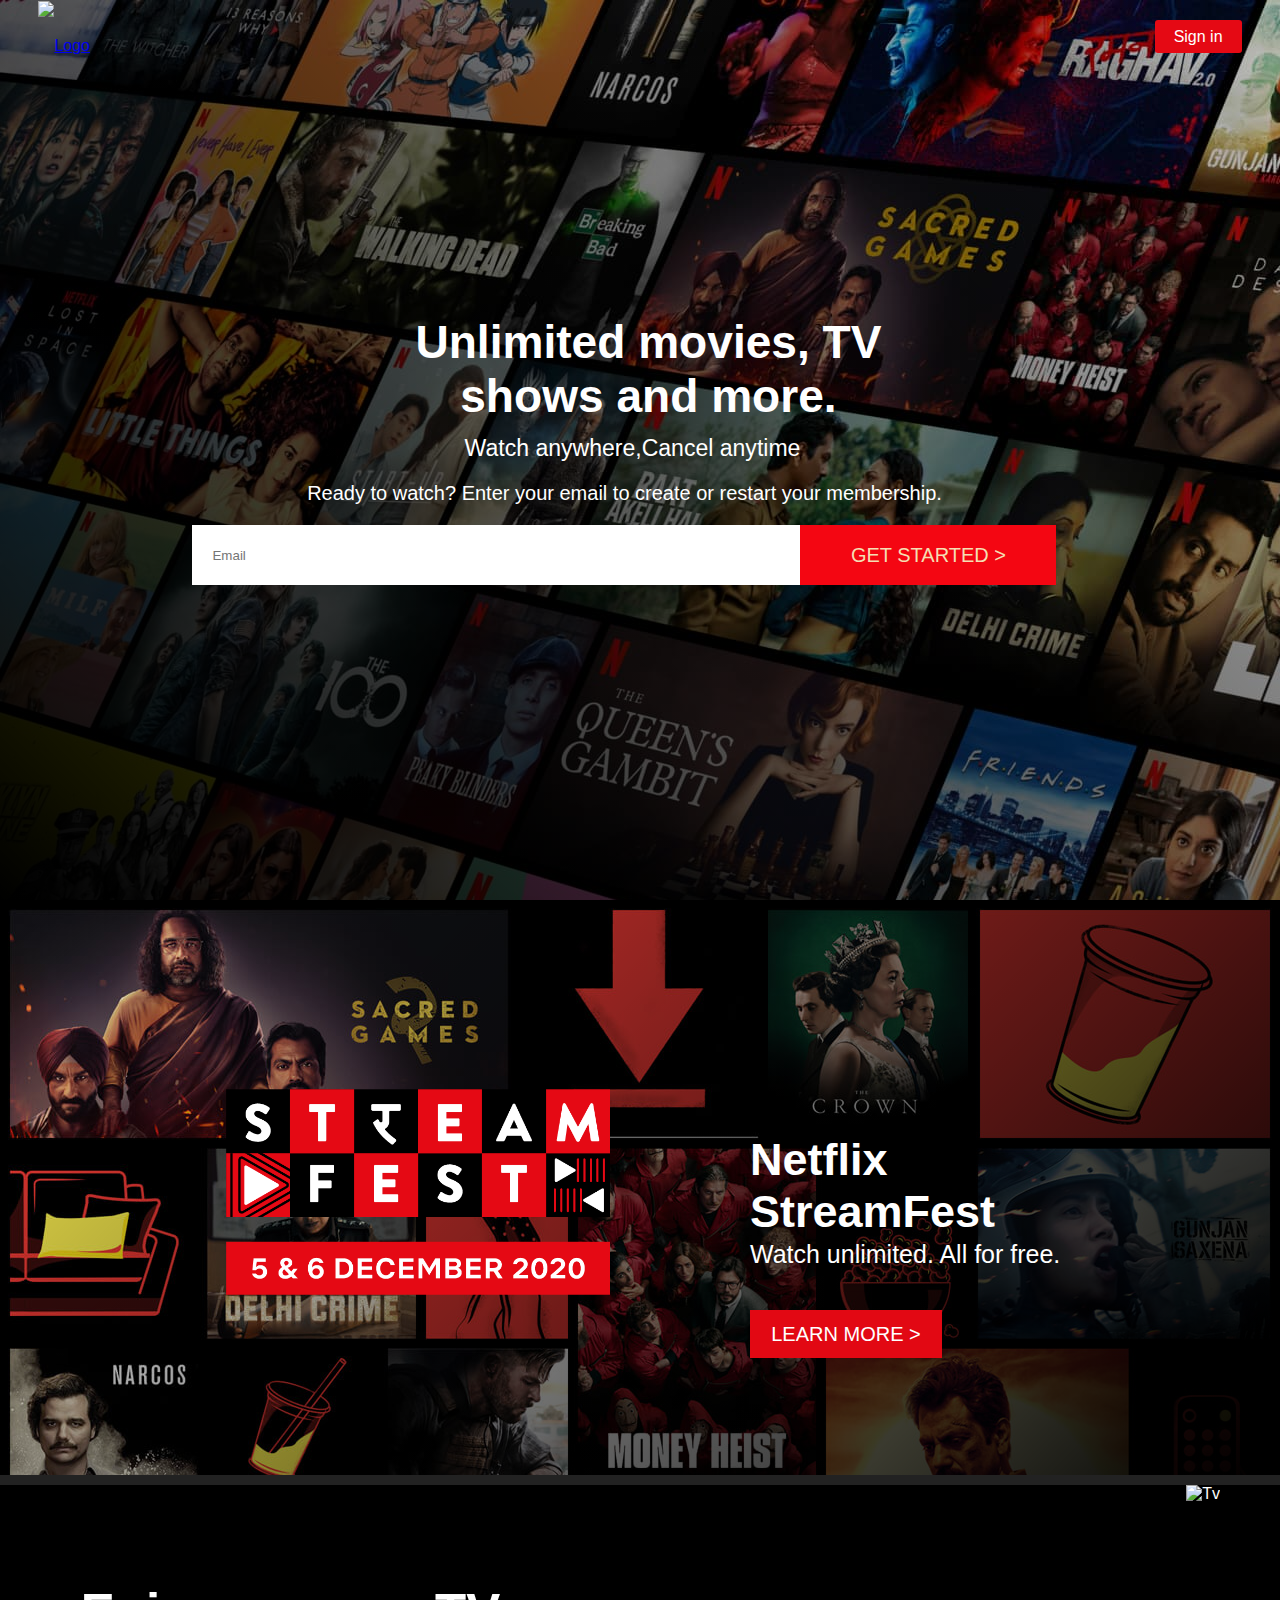
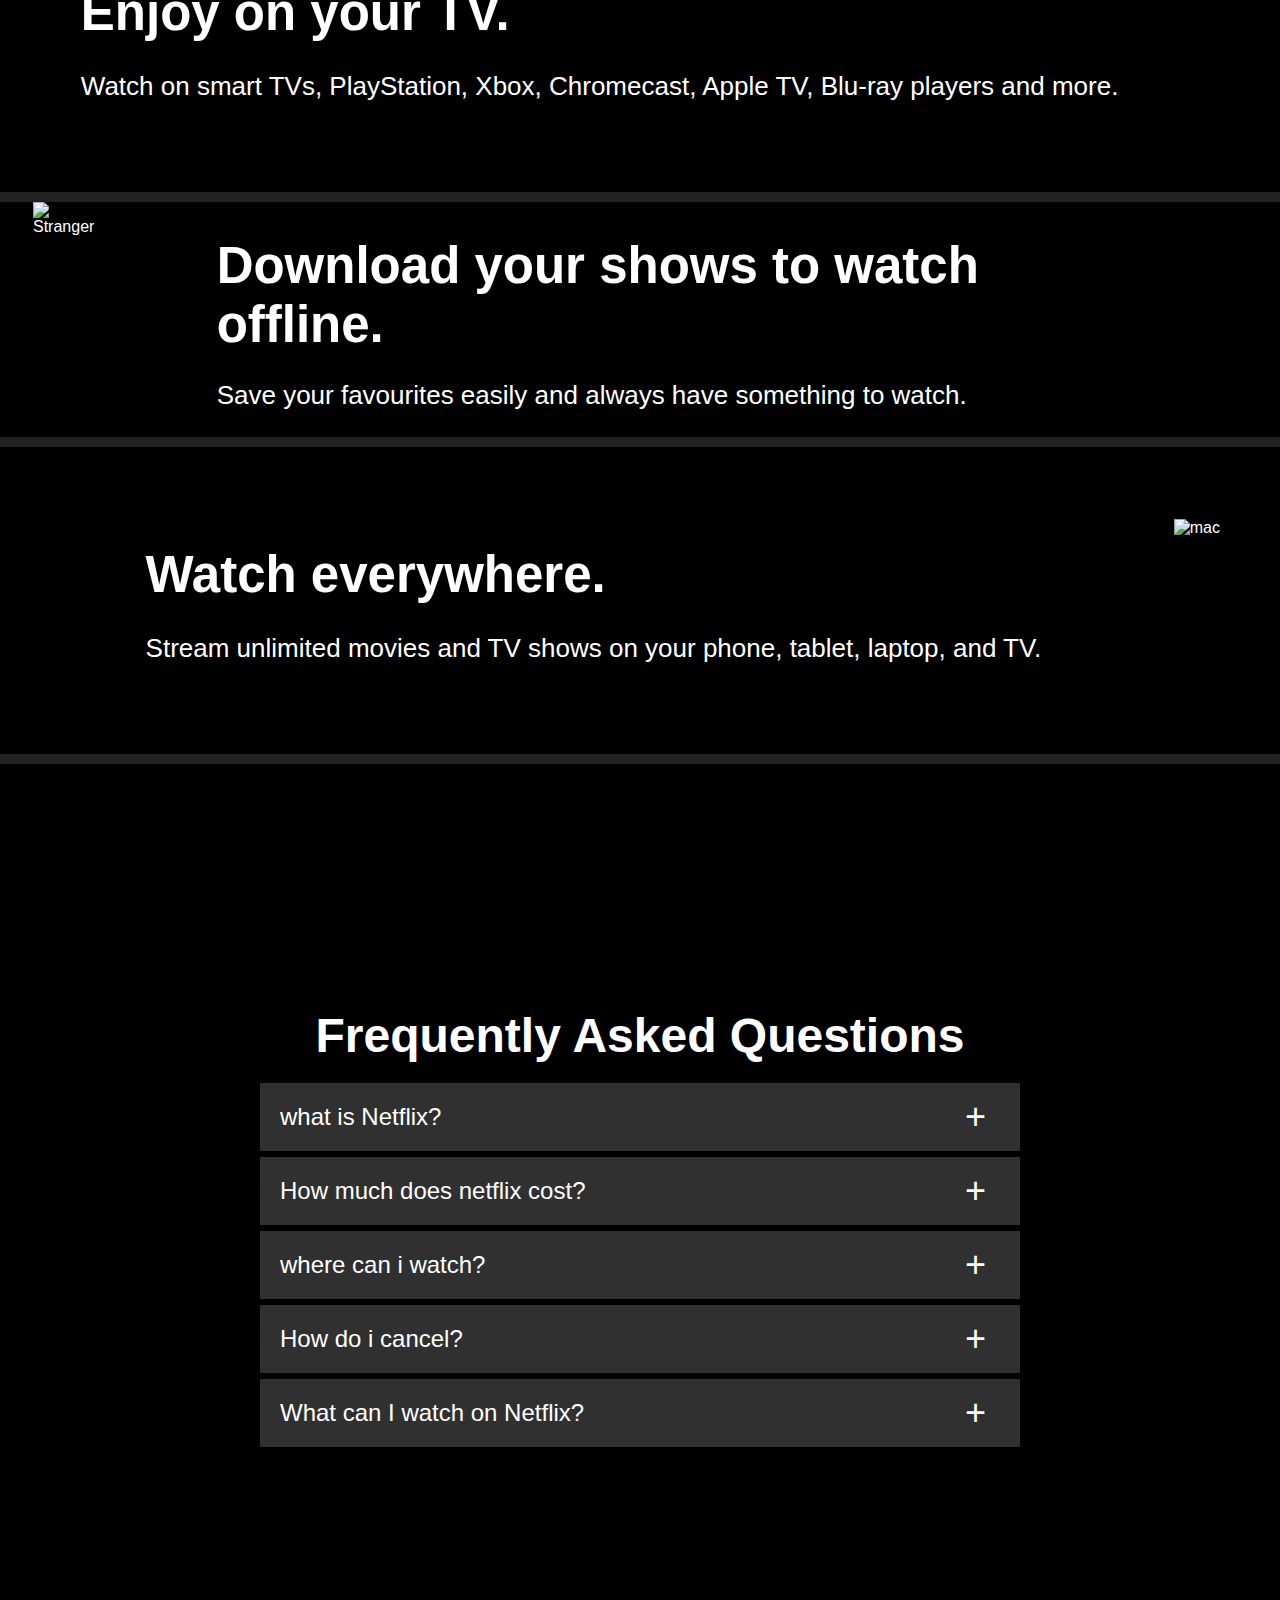
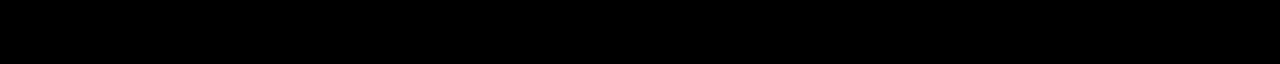
==== index.html @ 55af3d12 "faq added email validation done by js" ====
<!DOCTYPE html>
<html lang="en">
    <head>
        <meta charset="utf-8">
            <meta content="width=device-width, initial-scale=1.0" name="viewport">
                <title>
                    Netflix India – Watch TV Shows Online, Watch Movies Online
                </title>
                <link rel="icon"  href="img/netflix.png">
                <link href="css/style.css" rel="stylesheet">
                </link>
            </meta>
        </meta>
    </head>
    <body>
        <header>
            <nav>
                <a class="logo" href="#">
                    <img alt="Logo" src="../img/logo.svg">
                    </img>
                </a>
                <a href="https://netflix.com">
                    <button class="signin">
                        Sign in
                    </button>
                </a>
            </nav>
            <!-- <h1>Welcome in Netflix</h1> -->
            <section class="pitch">
                <h1 class="pitchTitle">
                    Unlimited movies, TV shows and more.
                </h1>
                <p class="pitchSubtitle">
                    Watch anywhere,Cancel anytime
                </p>

                <p class="littlesub">
                    Ready to watch? Enter your email to create or restart your membership.
                </p>

                <!-- <button class="btn">
                    Start your free trial
                </button> -->
                <div class="signup">
                    <form action="#" class="emialForm">
                        <input type="email" id="emai" class="em" placeholder="Email">
                        <button type="submit" class="singbtn">GET STARTED ></button>
                    </form>
                </div>

                    <div class="error">
                        
                        <small id="error"></small>
                    </div>

            </section>
        </header>
        <!-- <div id="features">
            <nav>
                <div class="center columns size-80">
                    <a href="#" class="column">
                        <img alt="Cancel anytime" src="img/door.png">
                            <h1>
                                No commitments
                                <br/>
                                Cancel online at anytime
                            </h1>
                        </img>
                    </a>
                    <a href="#" class="column">
                        <img alt="Watch anywhere" src="img/device.png">
                            <h1>
                                Wacth Anywhere
                            </h1>
                        </img>
                    </a>
                    <a href="#" class="column">
                        <img alt="pick your price" src="img/tag.png">
                            <h1>
                                Pick your price
                            </h1>
                        </img>
                    </a>
                </div>	
            </nav>
        </div> -->

        <div class="streamFestContainer">
            <div class="streamfest">
                <div class="leftSide">  
                    <img src="img/strf.png" alt="ss">
                </div>
              
                <div class="rightside">
                    <h1>Netflix StreamFest</h1>
                    <p>Watch unlimited. All for free.</p>
                    <button>LEARN MORE ></button>
                </div>
            </div>

        </div>

        <div class="WatchOnTvContainer">
            <div class="watchonTv">
                <div class="leftSideTv">

                    <h1>Enjoy on your TV.</h1>
                    <p>Watch on smart TVs, PlayStation, Xbox, Chromecast, Apple TV, Blu-ray players and more.</p>
                </div>
                <div class="rightSideTv">
                    <img src="img/tv.png" alt="Tv">
                    </div>


            </div>
        </div>


        <div class="DownloadshowContainer">
            <div class="dowloadshow">
                <div class="leftshow">
                    <img src="img/stranger.jpg" alt="Stranger">

                </div>
                <div class="rightshow">
                        <h1>Download your shows to watch offline.</h1>
                        <p>Save your favourites easily and always have something to watch.</p>
                </div>
            </div>
        </div>

        <div class="watchEverywhrereContainer">
            <div class="watchEvrywhere watchonTv ">

                <div class="watchleft leftSideTv">

                    <h1>Watch everywhere.</h1>
                    <p>Stream unlimited movies and TV shows on your phone, tablet, laptop, and TV.</p>

                </div>

                <div class="watchRight rightSideTv">
                        
                    <img src="img/mac.png" alt="mac">

                </div>
            </div>
        </div>

            <div class="faqContainer">
                <div class="faqDiv">
                    <div class="accordian">
                        <h1>Frequently Asked Questions</h1>
                        <!-- 1st Q -->
                        <div class="contentBox">
                            <div class="label">what is Netflix?</div>
                            <div class="content">
                                <p>
                                    Netflix is a streaming service that offers a wide variety of award-winning TV shows, movies, anime, documentaries and more – on thousands of internet-connected devices.</br></br>

                                You can watch as much as you want, whenever you want, without a single ad – all for one low monthly price. There's always something new to discover, and new TV shows and movies are added every week!
                                </p>
                            </div>
                        </div>
                        <!-- 2nd q -->
                        <div class="contentBox">
                            <div class="label">How much does netflix cost?</div>
                            <div class="content">
                                <p>
                                    Watch Netflix on your smartphone, tablet, Smart TV, laptop, or streaming device, all for one fixed monthly fee. Plans range from ₹ 199 to ₹ 799 a month. No extra costs, no contracts.
                                </p>
                            </div>
                        </div>
                        <!-- 3re q -->
                        <div class="contentBox">
                            <div class="label">where can i watch?</div>
                            <div class="content">
                                <p>
                                    Watch anywhere, anytime, on an unlimited number of devices. Sign in with your Netflix account to watch instantly on the web at netflix.com from your personal computer or on any internet-connected device that offers the Netflix app, including smart TVs, smartphones, tablets, streaming media players and game consoles.</br></br>

                                    You can also download your favourite shows with the iOS, Android, or Windows 10 app. Use downloads to watch while you're on the go and without an internet connection. Take Netflix with you anywhere.
                                </p>
                            </div>
                        </div>
                        <!-- 4q -->
                        <div class="contentBox">
                            <div class="label">How do i cancel?</div>
                            <div class="content">
                                <p>
                                    Netflix is flexible. There are no annoying contracts and no commitments. You can easily cancel your account online in two clicks. There are no cancellation fees – start or stop your account anytime.
                                </p>
                            </div>
                        </div>
                        <!-- 5q -->
                        <div class="contentBox">
                            <div class="label">What can I watch on Netflix?</div>
                            <div class="content">
                                <p>
                                    Netflix has an extensive library of feature films, documentaries, TV shows, anime, award-winning Netflix originals, and more. Watch as much as you want, anytime you want.
                                </p>
                            </div>
                        </div>
                    </div>
                </div>
            </div>


        <script src="https://ajax.googleapis.com/ajax/libs/jquery/3.5.1/jquery.min.js"></script>

      <script src="js/app.js"></script>
      <script>
          const acc=document.getElementsByClassName("contentBox");
          for(i=0;i<acc.length;i++)
          {
              acc[i].addEventListener("click",function()
              {
                    this.classList.toggle("active");
              });
          }
      </script>

    </body>
</html>
---- css/style.css ----
* {
    box-sizing: border-box;
}
html, body {
    margin: 0;
    padding: 0;
    font-family: "Helvetica neue", Helvetica, Arial, sans-serif;
    color: white;
    font-size: 16px;
    background-color: #222222;
}
/*h1
{
  margin: 0;
}*/

header {
    background: linear-gradient(45deg, black, transparent), url(../img/bg.jpg);
    height: 100vh;
}
header nav {
    line-height: 90px;
    /* position: fixed;
    width: 100%;*/
}
nav img {
    width: 167px;
    height: 45px;
    vertical-align: middle;
    margin-left: 3%;
}
.signin {
    float: right;
    margin: 20px 3%;
    background-color: #e50914;
    height: 33px;
    width: 87px;
    border: yellow;
    border-radius: 3px;
    font-size: 16px;
    color: white;
    outline: none;
    border: none;
    cursor: pointer;
}
.pitch {
    margin: 0 3%;
    position: absolute;
    top: 35%;
    font-size: 1.8vw;
}
.pitch .pitchTitle {
    /* font-size: 3em;
  margin: 0 0 0 8px;
  font-weight: 900; */
    font-size: 2em;
    margin: 0 0px 4px 317px;
    font-weight: 900;
    text-align: center;
    width: 50%;
    /* border: none; */
}
.pitch .pitchSubtitle {
    /* margin: 0 0 0 16px;
   */
    margin: 12px 0 0 16px;
    text-align: center;
}
.pitch .littlesub {
    text-align: center;
    font-size: 20px;
}
.pitch .btn {
    font-size: 18px;
    letter-spacing: 0.2px;
    margin: 15px 10px 10px 18px;
    padding: 14px 2em;
    background-color: #e50913;
    /* border: none; */
    color: #fff;
    border: none;
    border-radius: 4px;
    width: 54%;
    cursor: pointer;
    outline: none;
    vertical-align: middle;
    text-align: center;
}
.pitch .btn:hover {
    background-color: #f40008;
}
#features>nav {
    padding-top: 35px;
    background-color: #141414;
    border-bottom: 2px solid #3e3e3e;
}
#features>nav a {
    text-decoration: none;
    text-align: center;
    line-height: 24px;
    vertical-align: top;
    height: 177px;
    color: #777;
    font-weight: bold;
}
#features>nav a:hover {
    color: white;
}
#features>nav img {
    height: 49px;
    width: 49px;
}
#features>nav a h1 {
    margin: 10px 0 0;
    font-size: 1em;
}
.columns {
    display: flex;
}
.center {
    margin: 0 auto;
}
.size-80 {
    width: 80%;
}
.column {
    display: block;
    flex-basis: 0;
    flex-grow: 1;
    flex-shrink: 1;
}
.signup {
    align-items: center;
    display: flex;
    align-content: center;
    justify-items: center;
    justify-content: center;
    flex-direction: column;
}
.signup .singbtn {
    width: 256px;
    height: 60px;
    border-radius: 0px;
    border: none;
    background-color: #f40612;
    color: wheat;
    font-size: 20px;
}
.signup #emai {
    width: 608px;
    height: 60px;
    border-radius: 0px;
    padding: 20px;
}
.streamFestContainer {
    background: linear-gradient(-45deg, black, transparent), url("../img/str.jpg");
    height: 575px;
}
.streamfest {
    display: flex;
    margin-top: 3px;
}
.streamfest img {
    width: 384px;
    /* height: 286px; */
}
.rightside {
    margin-left: 140px;
    margin-top: 15px;
}
.streamFestContainer {
    padding: 186px;
}
.leftSide {
    margin-left: 40px;
}
.rightside h1 {
    margin-bottom: 0px;
    font-size: 45px;
    font-weight: bold;
}
.rightside p {
    margin-top: 2px;
    font-size: 25px;
}
.rightside button {
    height: 48px;
    width: 192px;
    border-radius: 0px;
    border: none;
    background-color: #e20813;
    color: white;
    font-size: 20px;
    margin-top: 16px;
}
.emialForm {
    display: flex;
}
.emialForm .em {
    border: none;
}
.watchonTv {
    display: flex;
}
.watchonTv .leftSideTv {
    margin: auto;
    padding: 64px;
}
.WatchOnTvContainer {
    background-color: black;
    margin-top: 10px;
}
.leftSideTv h1 {
    font-size: 51px;
    padding-left: 13px;
    margin-bottom: 0px;
}
.leftSideTv p {
    font-size: 26px;
    font-weight: inherit;
    padding-left: 13px;
    margin-top: 29px;
}
.rightSideTv img {
    height: 397px;
    width: 530px;
}
.rightSideTv {
    padding-right: 60px;
    margin-bottom: 35px;
}
.dowloadshow {
    display: flex;
}
.leftshow img {
    height: 378px;
    width: 504px;
}
.DownloadshowContainer {
    margin: 10px auto 0;
    background-color: black;
}
.rightshow {
    margin: auto;
    padding: 0 141px 0 64px;
    margin-left: 44px;
}
.rightshow h1 {
    font-size: 51px;
    margin-bottom: 0;
}
.rightshow p {
    font-size: 26px;
}
.leftshow {
    margin-left: 33px;
}
.watchEvrywhere {
    background-color: black;
    margin-top: 10px;
}
.watchRight img {
    margin-top: 72px;
}
.faqDiv {
    display: flex;
    margin-top: 10px;
    align-items: center;
    justify-content: center;
    min-height: 100vh;
    background-color: black;
}
.accordian {
    max-width: 800px;
    /* margin-top: -200px; */
}
.accordian .contentBox {
    position: relative;
    margin: 5px 20px;
}
.accordian .contentBox .label {
    position: relative;
    color: white;
    background-color: #303030;
    padding: 20px;
    cursor: pointer;
    font-size: 1.5rem;
}
.accordian .contentBox .label::before {
    content: "+";
    position: absolute;
    top: 50%;
    right: 34px;
    transform: translateY(-50%);
    font-size: 1.5em;
}
.accordian .contentBox.active .label::before {
    content: "X";
    font-size: 1em;
}
.accordian .contentBox .content {
    background-color: #303030;
    overflow: hidden;
    overflow-y: auto;
    transition: 0.05s;
    height: 0;
    margin-top: 1px;
}
.accordian .contentBox.active .content {
    height: 250px;
    padding: 20px;
}
.accordian h1 {
    text-align: center;
    margin-bottom: 20px;
    font-size: 3em;
}
.accordian .contentBox .content p {
    font-size: 20px;
}
#error {
    /*margin-right:41em;*/
    font-size: 16px;
    margin-top: 10px;
    color:#fac536;
}
.error
{
  margin-left: 182px
}
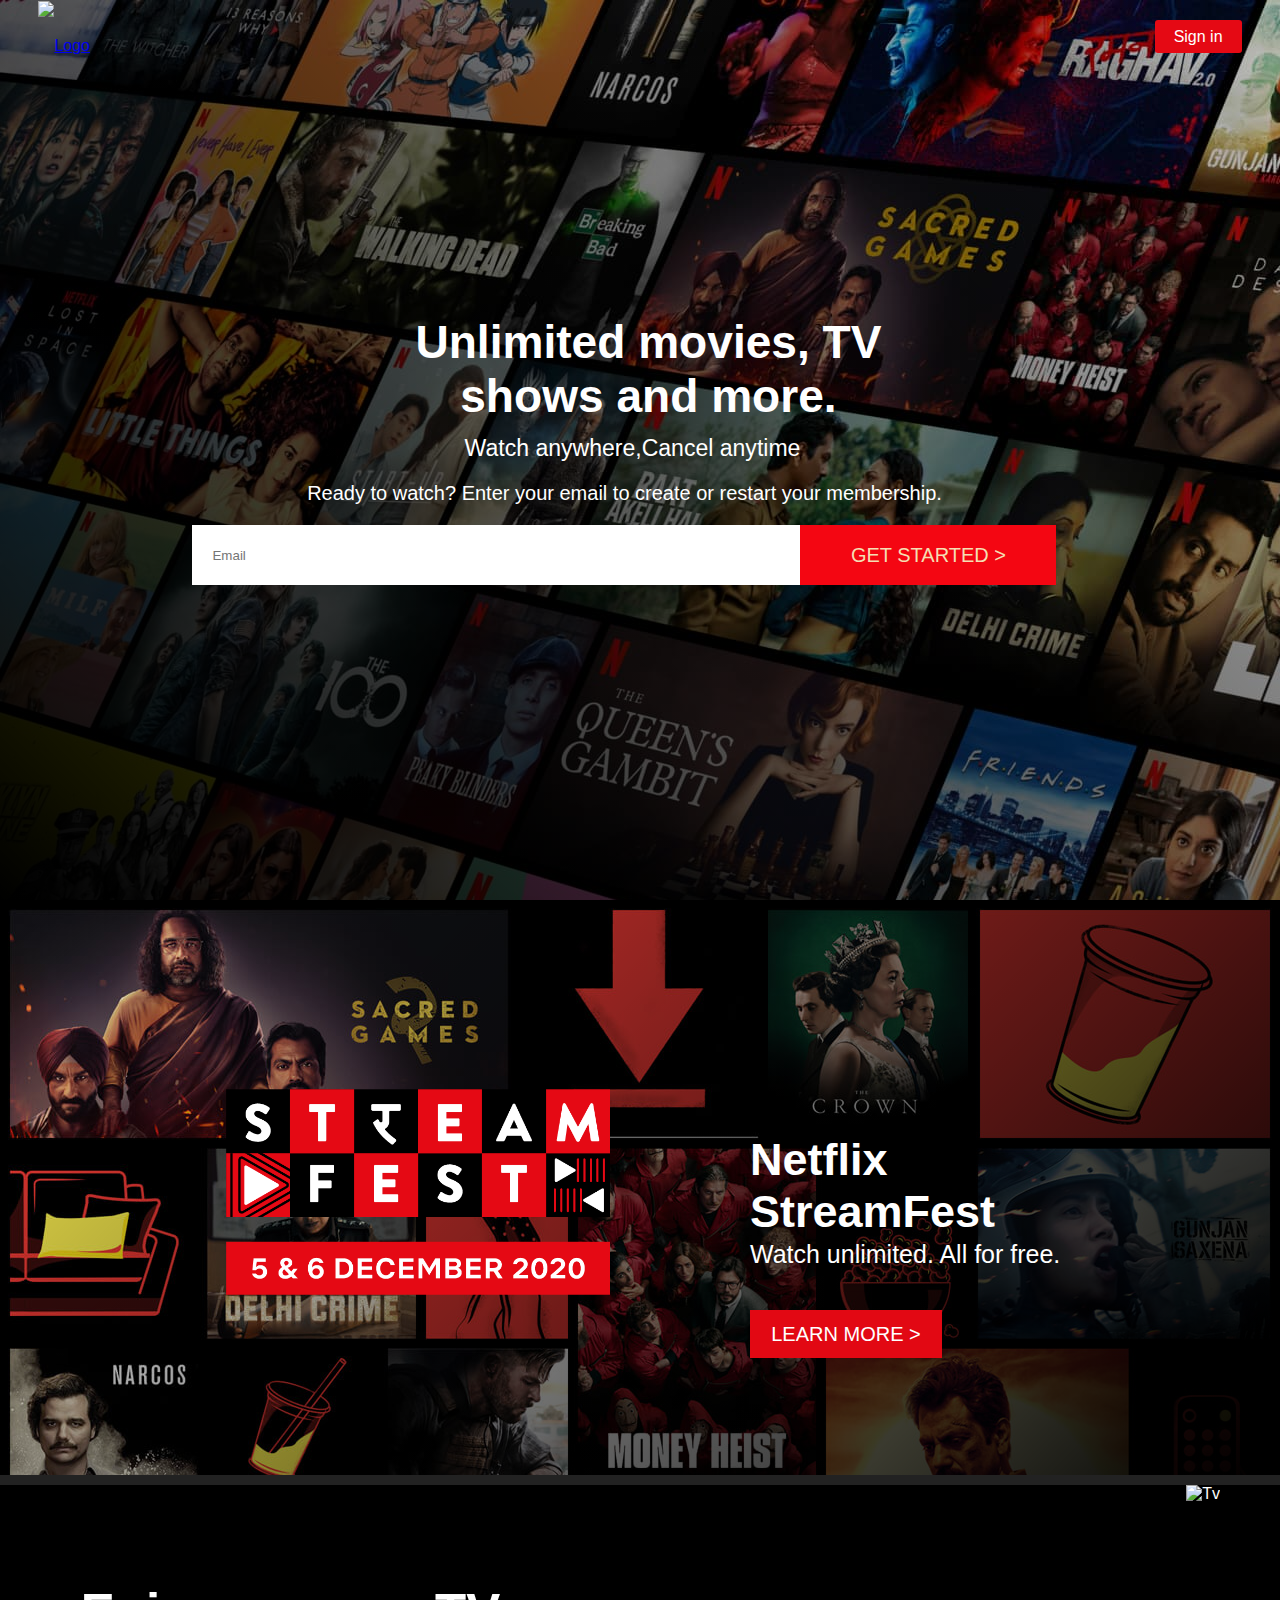
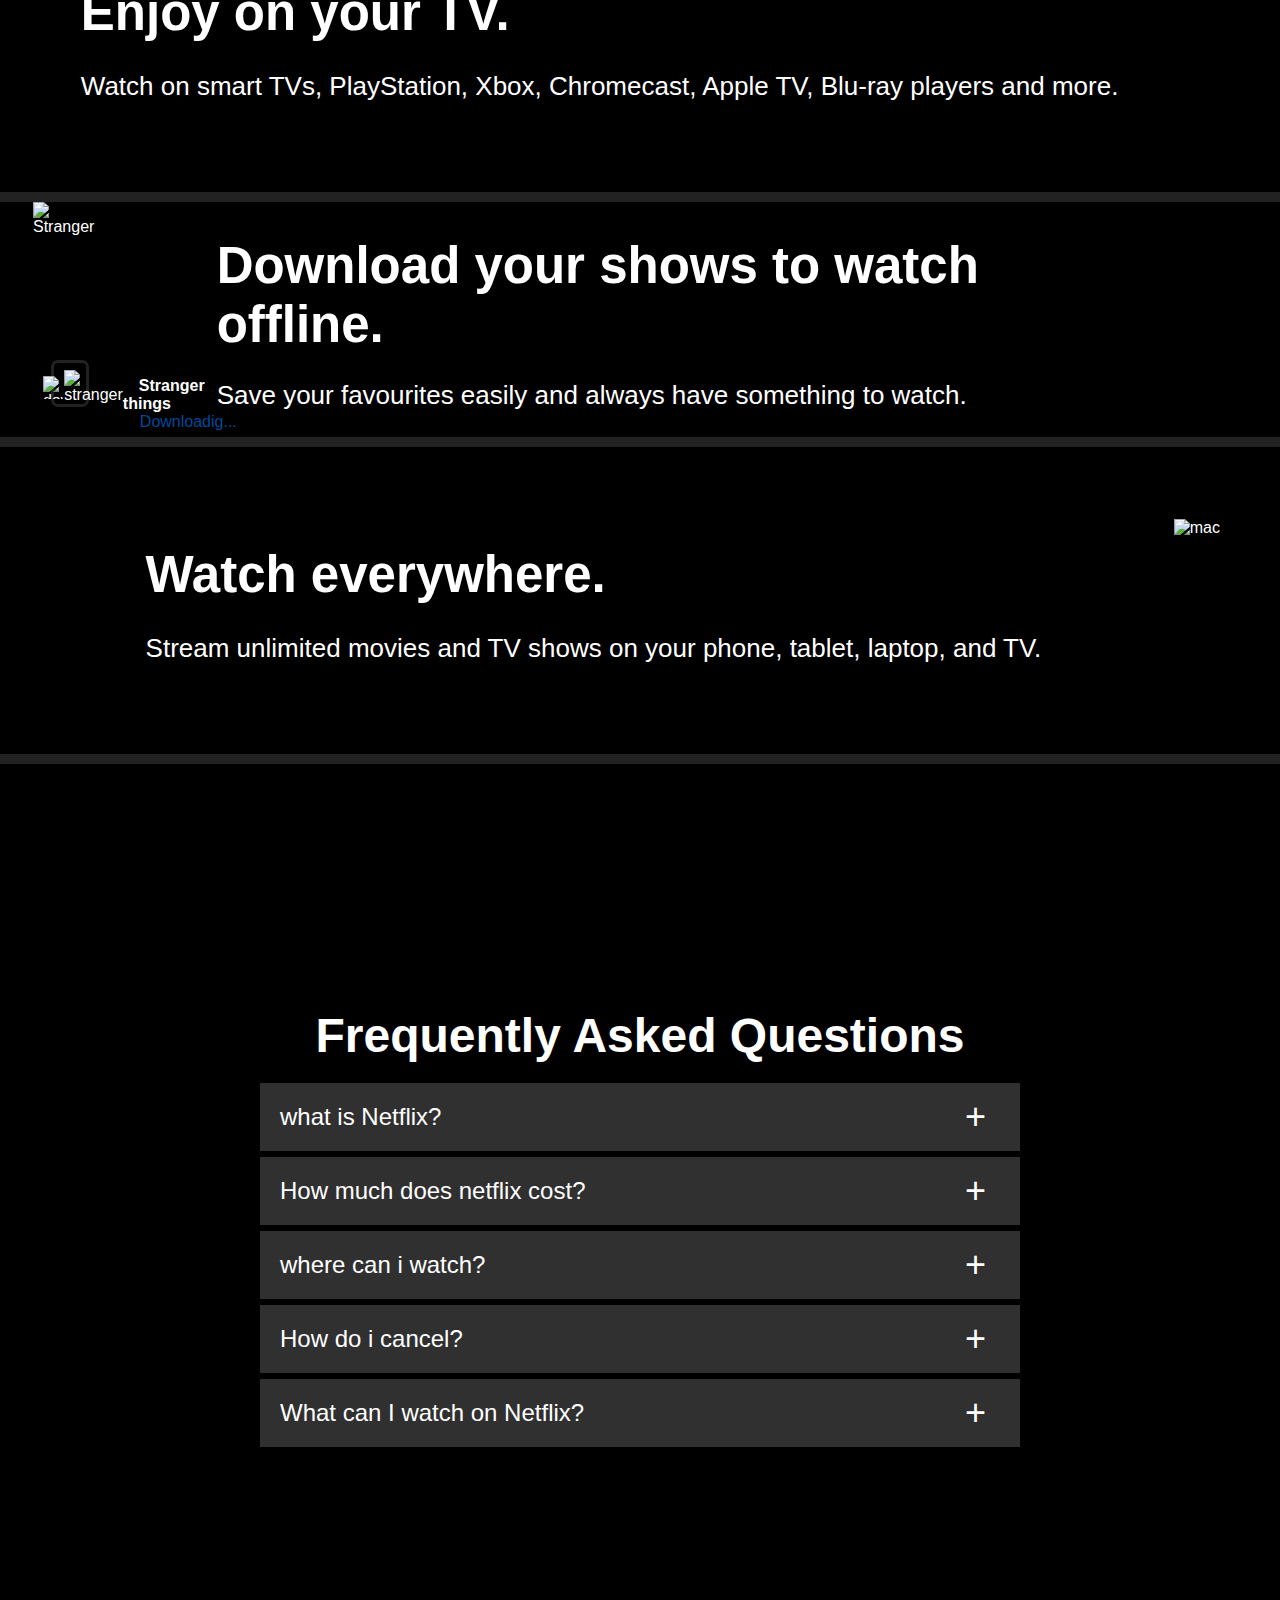
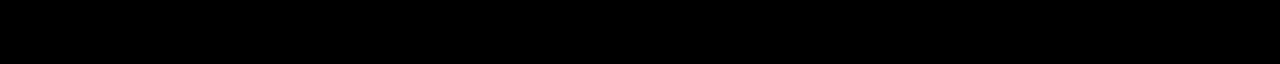
==== commit aba2e44a: "stranger things download box added" ====
--- a/index.html
+++ b/index.html
@@ -120,6 +120,20 @@
             <div class="dowloadshow">
                 <div class="leftshow">
                     <img src="img/stranger.jpg" alt="Stranger">
+                    <div class="DownloadingStranger">
+                        <div class="imageStranger">
+                            
+                        <img src="img/boxshot.png" alt="stranger">
+                        </div>
+                        <div class="strangerRight">
+                            
+                        <strong>Stranger things</strong>
+                        <p>Downloadig...</p>
+                        <img src="img/downlod.png" alt="downlod">
+
+                        </div>
+                    </div>
+
 
                 </div>
                 <div class="rightshow">
--- a/css/style.css
+++ b/css/style.css
@@ -232,9 +232,14 @@
 .dowloadshow {
     display: flex;
 }
+.leftshow 
+{
+   position: relative;
+}
 .leftshow img {
     height: 378px;
     width: 504px;
+
 }
 .DownloadshowContainer {
     margin: 10px auto 0;
@@ -327,4 +332,62 @@
 .error
 {
   margin-left: 182px
-}+}
+
+.DownloadingStranger
+{
+  background-color: black;
+  height: 20%;
+  width: 50%;
+  /*padding: 10px*/
+  display: flex;
+  /*position:relative;*/
+  position: absolute;
+top: 67%;
+left: 24%;
+
+
+
+border-radius: 7px;
+border: black;
+border-width: 1px solid blue;
+border: 3px solid #222;
+}
+.DownloadingStranger .imageStranger img
+{
+  height: 57px;
+  width:41px;
+
+}
+.imageStranger
+{
+  margin-bottom: 34px
+  margin-left: 27px;
+}
+.strangerRight strong
+{
+  margin-left: 16px;
+margin-bottom: 0;
+}
+.strangerRight p
+{
+  margin: 0 0 0 17px;
+  color: #004999;
+}
+.strangerRight
+{
+      margin-top: 14px;
+}
+.imageStranger img
+{
+  margin: 7px 0px 10px 10px;
+}
+.strangerRight img
+{
+      height: 23px;
+    width: 23px;
+    float: right;
+    position: absolute;
+    top: 32%;
+    right: 20px;
+}
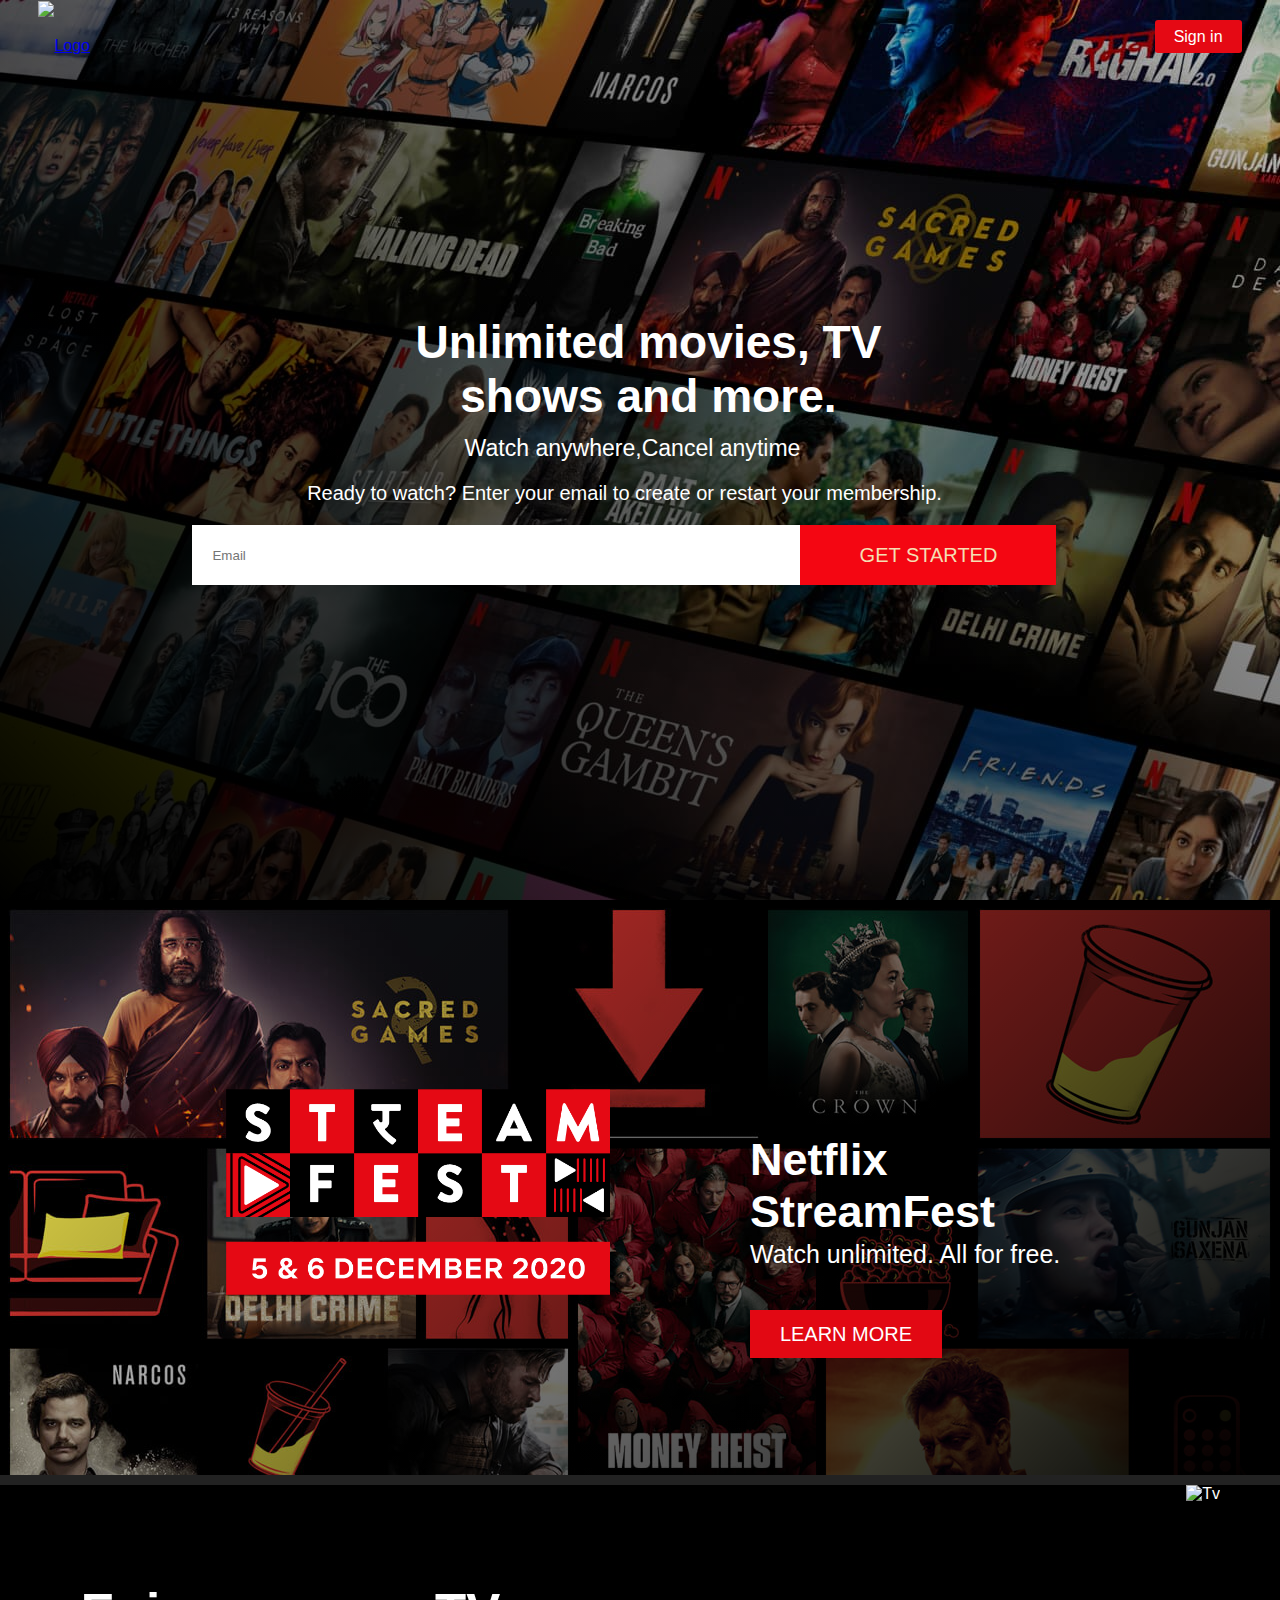
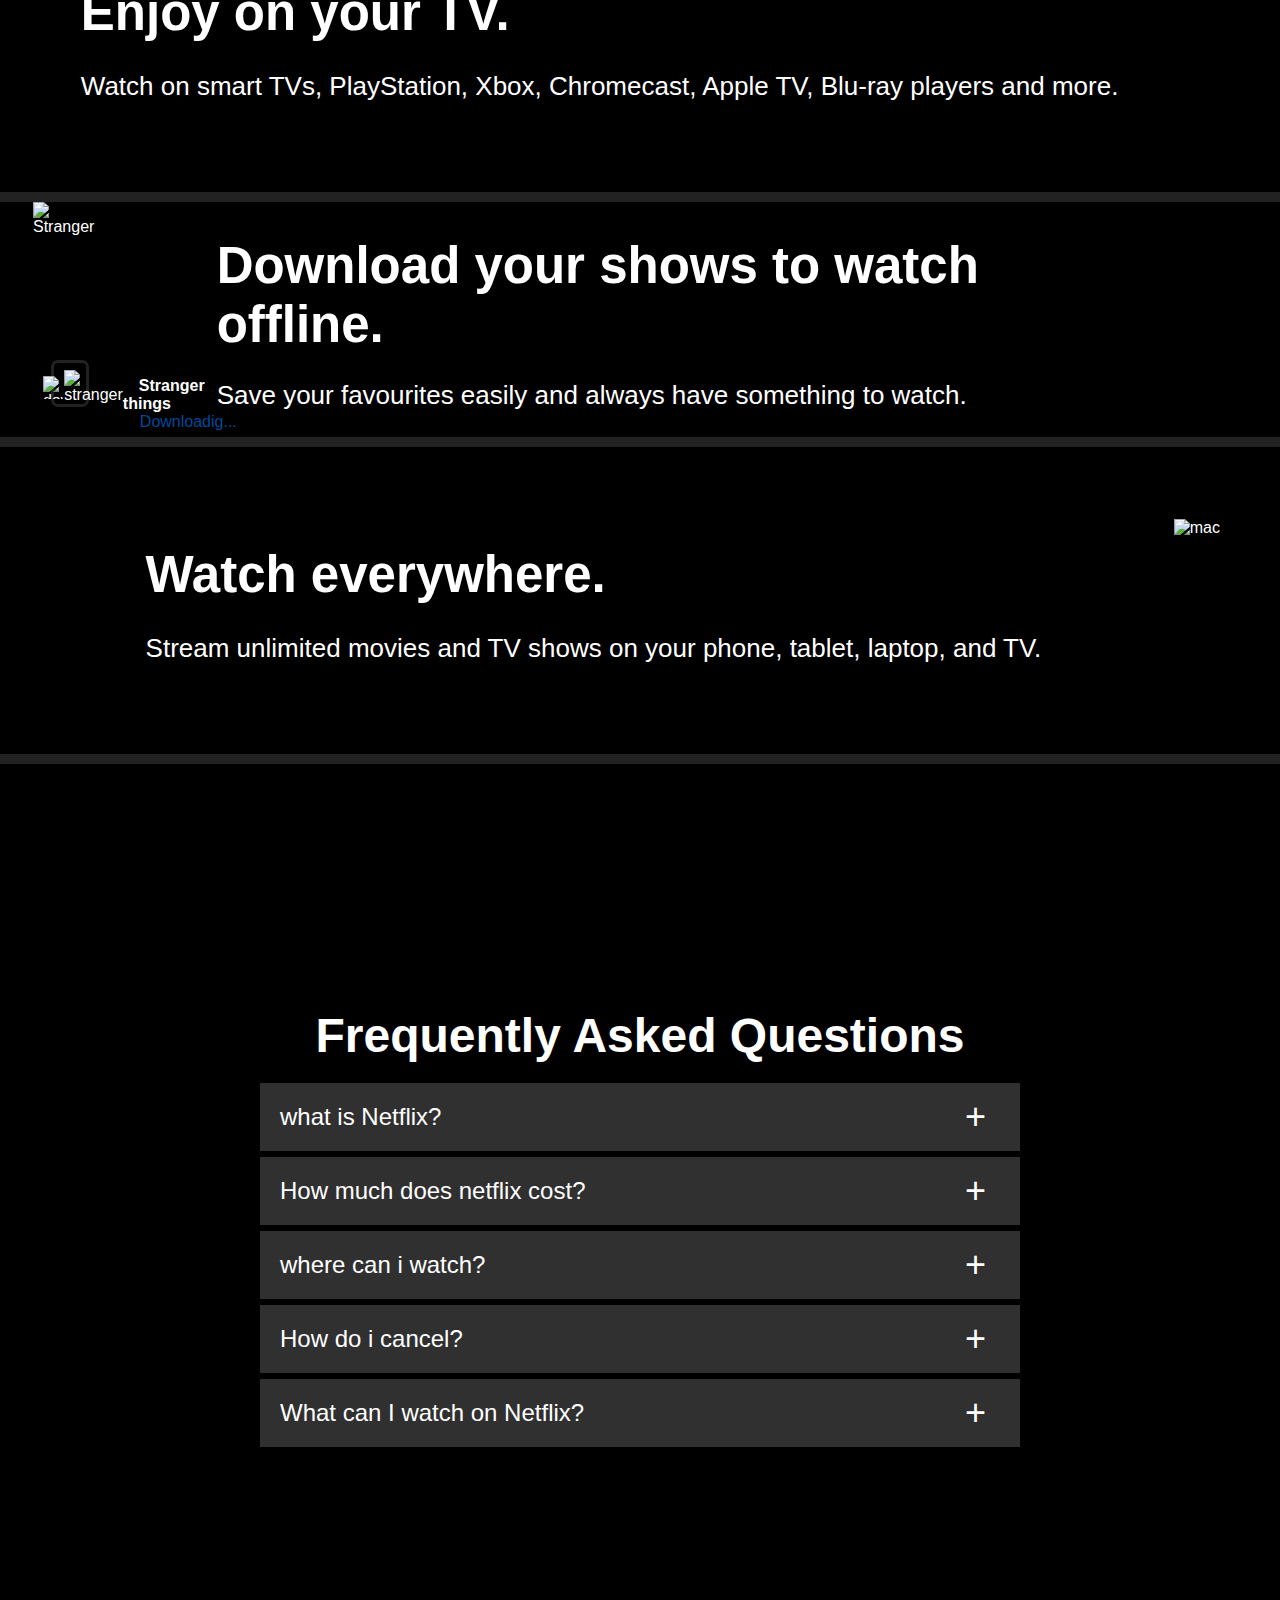
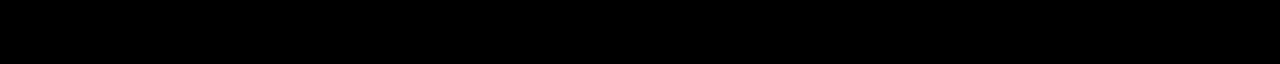
==== commit 1bd6f89c: "icofont font added button hover color changed error color changed" ====
--- a/index.html
+++ b/index.html
@@ -8,6 +8,7 @@
                 </title>
                 <link rel="icon"  href="img/netflix.png">
                 <link href="css/style.css" rel="stylesheet">
+                <link rel="stylesheet" href="iconfont/icofont/icofont.min.css">
                 </link>
             </meta>
         </meta>
@@ -44,7 +45,7 @@
                 <div class="signup">
                     <form action="#" class="emialForm">
                         <input type="email" id="emai" class="em" placeholder="Email">
-                        <button type="submit" class="singbtn">GET STARTED ></button>
+                        <button type="submit" class="singbtn">GET STARTED <i class="icofont-rounded-right"></i></button>
                     </form>
                 </div>
 
@@ -94,7 +95,7 @@
                 <div class="rightside">
                     <h1>Netflix StreamFest</h1>
                     <p>Watch unlimited. All for free.</p>
-                    <button>LEARN MORE ></button>
+                    <button>LEARN MORE <i class="icofont-rounded-right"></i></button>
                 </div>
             </div>
 
--- a/css/style.css
+++ b/css/style.css
@@ -232,14 +232,12 @@
 .dowloadshow {
     display: flex;
 }
-.leftshow 
-{
-   position: relative;
+.leftshow {
+    position: relative;
 }
 .leftshow img {
     height: 378px;
     width: 504px;
-
 }
 .DownloadshowContainer {
     margin: 10px auto 0;
@@ -327,67 +325,60 @@
     /*margin-right:41em;*/
     font-size: 16px;
     margin-top: 10px;
-    color:#fac536;
-}
-.error
-{
-  margin-left: 182px
-}
-
-.DownloadingStranger
-{
-  background-color: black;
-  height: 20%;
-  width: 50%;
-  /*padding: 10px*/
-  display: flex;
-  /*position:relative;*/
-  position: absolute;
-top: 67%;
-left: 24%;
-
-
-
-border-radius: 7px;
-border: black;
-border-width: 1px solid blue;
-border: 3px solid #222;
-}
-.DownloadingStranger .imageStranger img
-{
-  height: 57px;
-  width:41px;
-
-}
-.imageStranger
-{
-  margin-bottom: 34px
-  margin-left: 27px;
-}
-.strangerRight strong
-{
-  margin-left: 16px;
-margin-bottom: 0;
-}
-.strangerRight p
-{
-  margin: 0 0 0 17px;
-  color: #004999;
-}
-.strangerRight
-{
-      margin-top: 14px;
-}
-.imageStranger img
-{
-  margin: 7px 0px 10px 10px;
-}
-.strangerRight img
-{
-      height: 23px;
+    color: #E08F0F;
+}
+.error {
+    margin-left: 182px
+}
+.DownloadingStranger {
+    background-color: black;
+    height: 20%;
+    width: 50%;
+    /*padding: 10px*/
+    display: flex;
+    /*position:relative;*/
+    position: absolute;
+    top: 67%;
+    left: 24%;
+    border-radius: 7px;
+    border: black;
+    border-width: 1px solid blue;
+    border: 3px solid #222;
+}
+.DownloadingStranger .imageStranger img {
+    height: 57px;
+    width: 41px;
+}
+.imageStranger {
+    margin-bottom: 34px margin-left: 27px;
+}
+.strangerRight strong {
+    margin-left: 16px;
+    margin-bottom: 0;
+}
+.strangerRight p {
+    margin: 0 0 0 17px;
+    color: #004999;
+}
+.strangerRight {
+    margin-top: 14px;
+}
+.imageStranger img {
+    margin: 7px 0px 10px 10px;
+}
+.strangerRight img {
+    height: 23px;
     width: 23px;
     float: right;
     position: absolute;
     top: 32%;
     right: 20px;
 }
+.singbtn:hover {
+    background-color: #ff050d;
+    cursor: pointer;
+}
+.rightside button:hover {
+    background-color: #ff050d;
+    cursor: pointer;
+}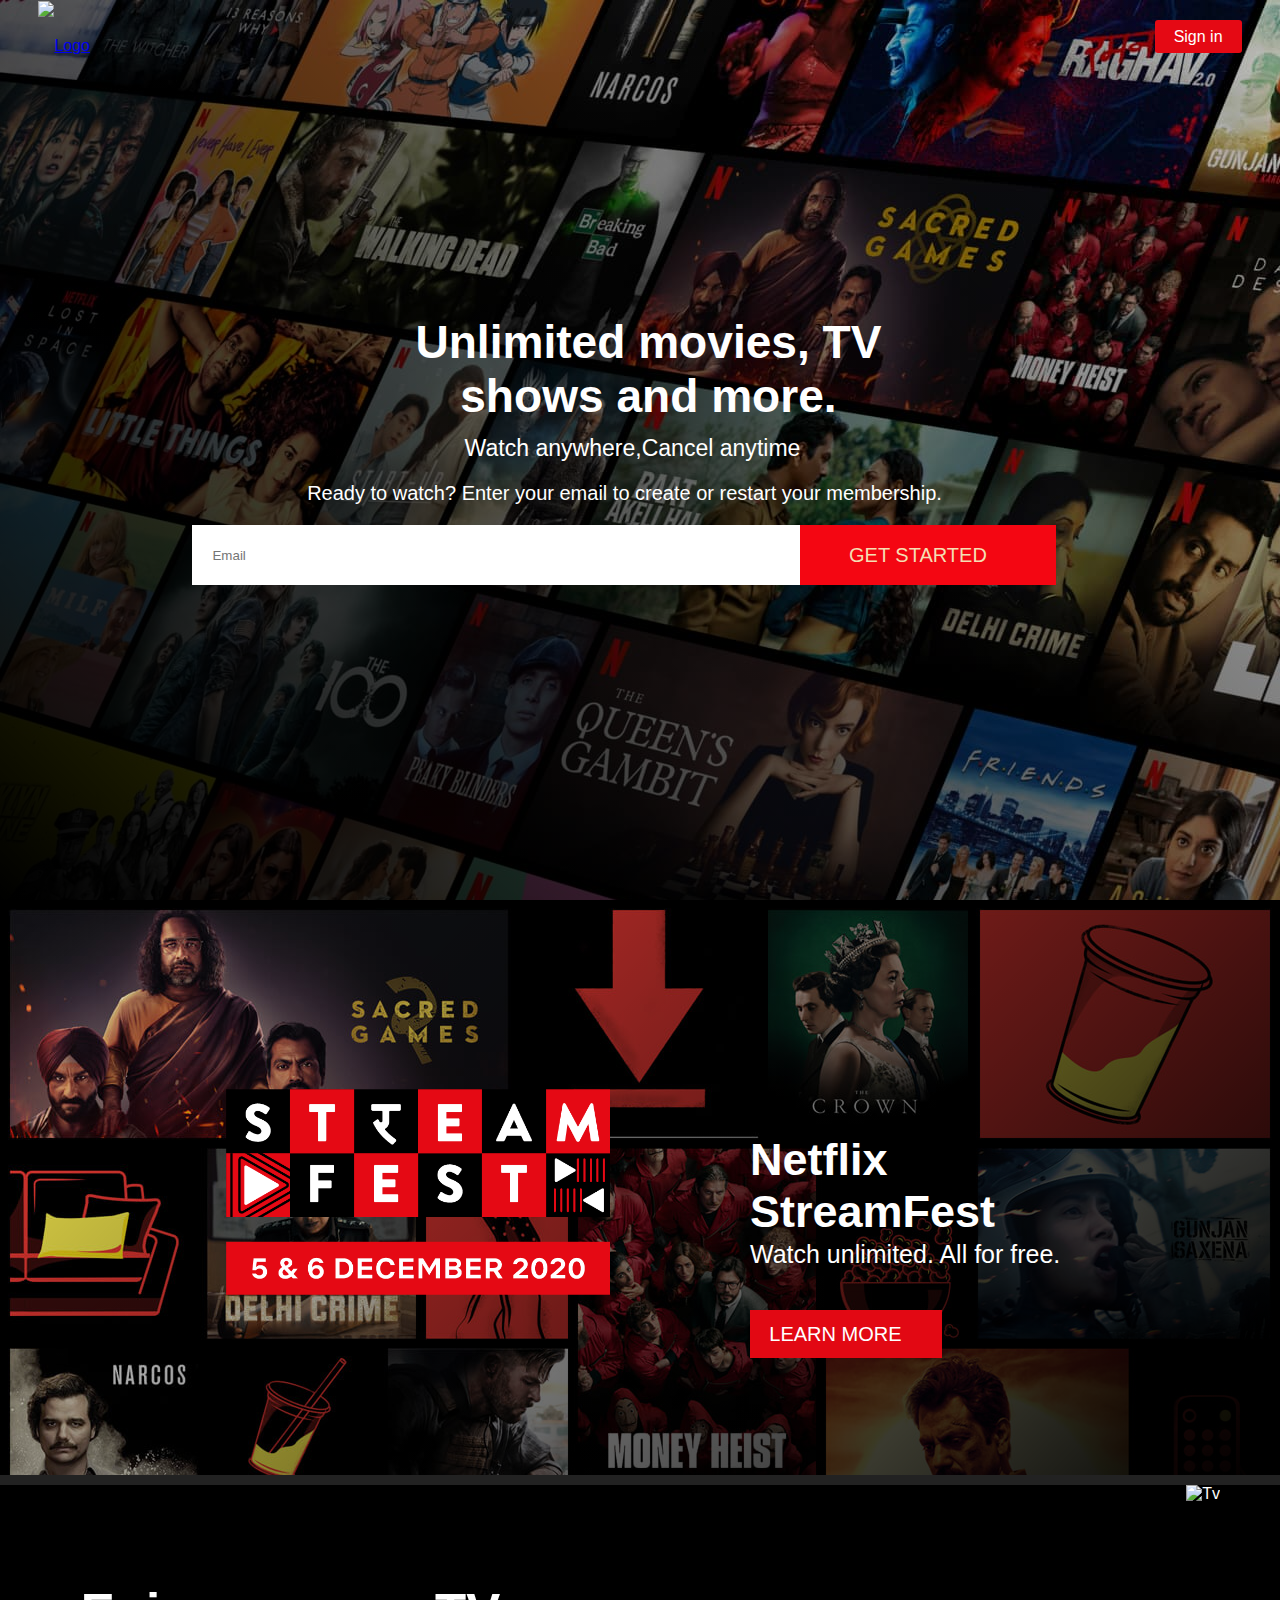
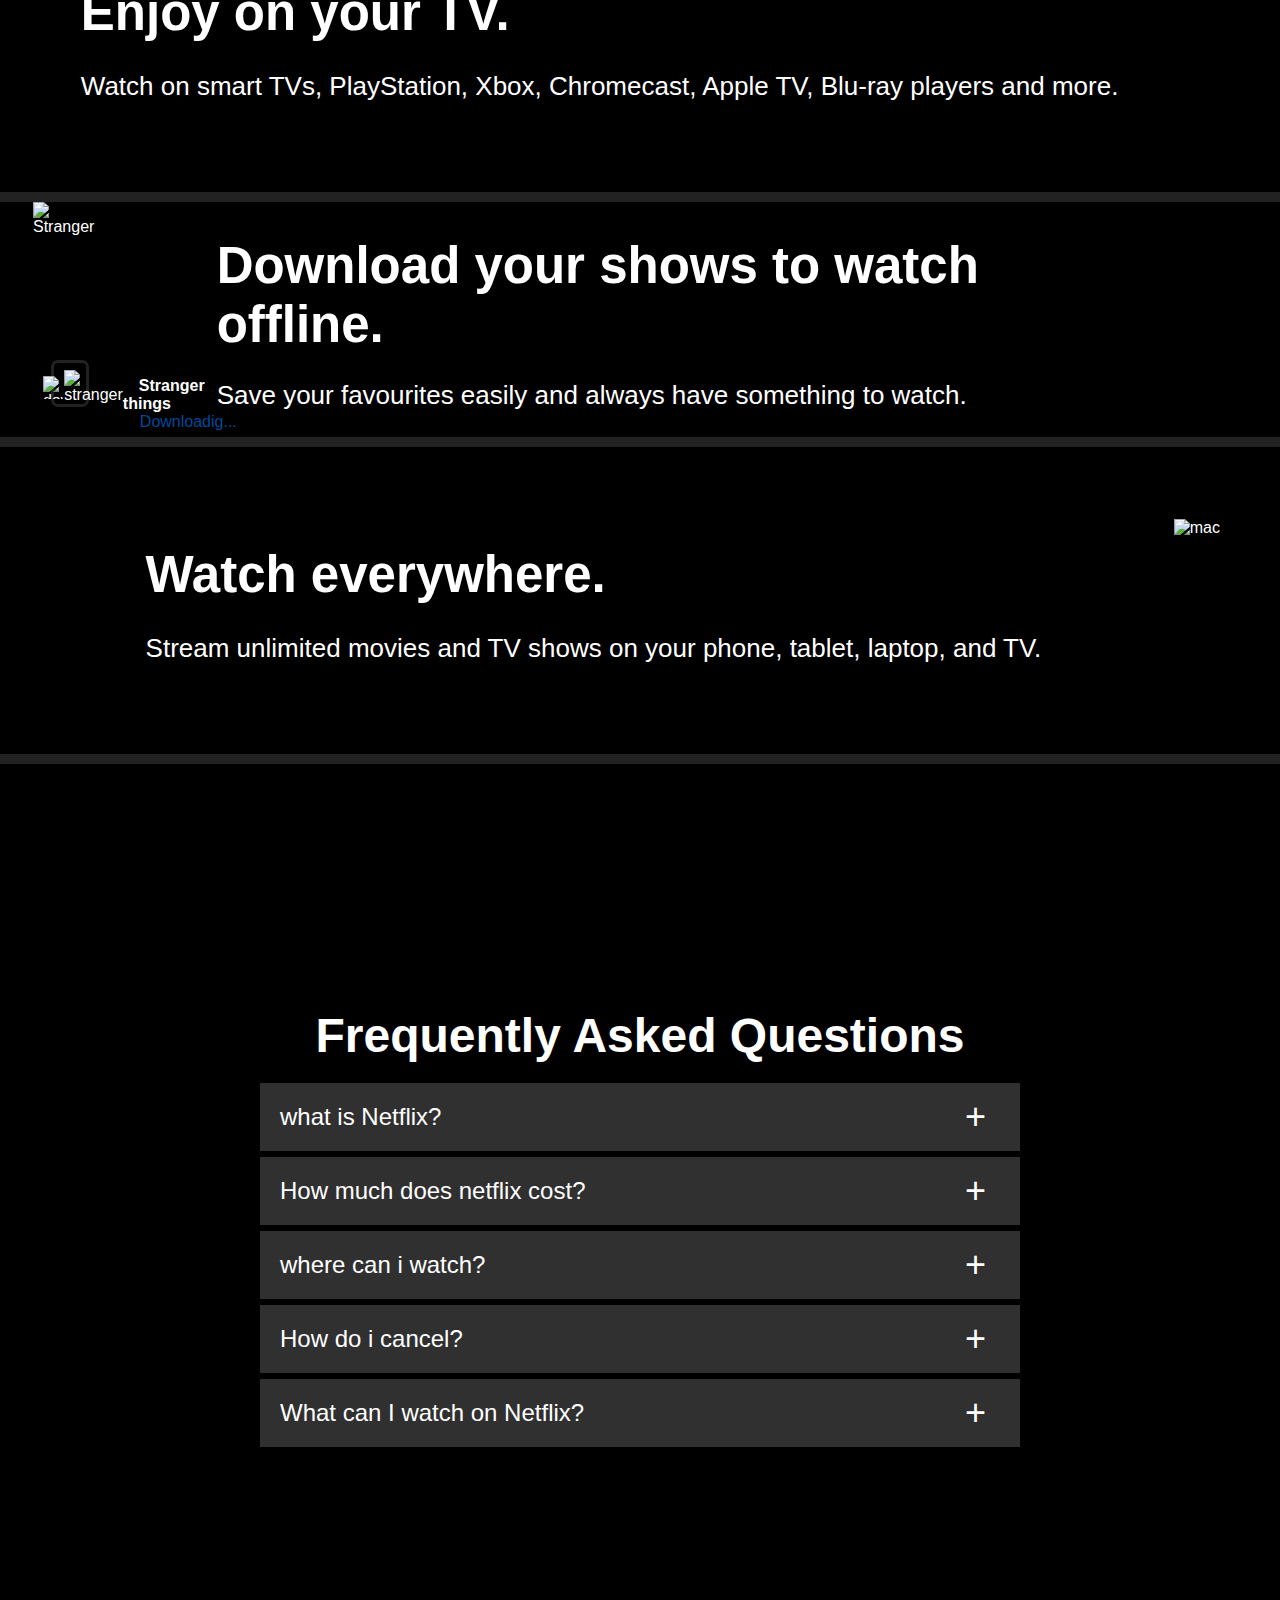
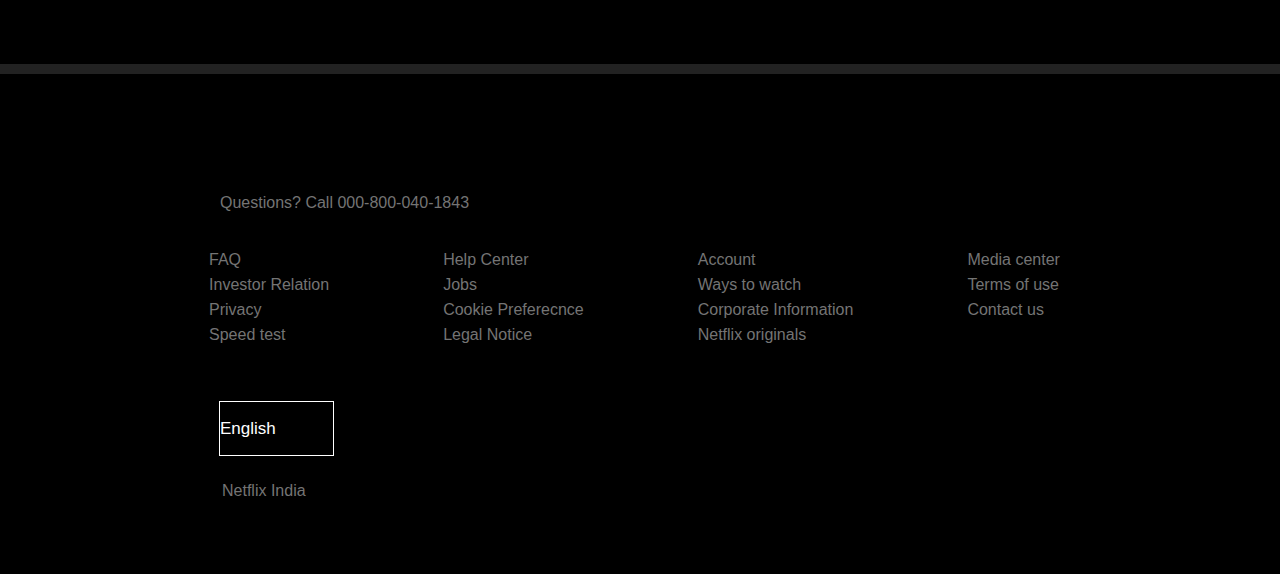
==== commit 7ccb7693: "footer updated" ====
--- a/index.html
+++ b/index.html
@@ -14,225 +14,279 @@
         </meta>
     </head>
     <body>
-        <header>
-            <nav>
-                <a class="logo" href="#">
-                    <img alt="Logo" src="../img/logo.svg">
-                    </img>
-                </a>
-                <a href="https://netflix.com">
-                    <button class="signin">
-                        Sign in
-                    </button>
-                </a>
-            </nav>
-            <!-- <h1>Welcome in Netflix</h1> -->
-            <section class="pitch">
-                <h1 class="pitchTitle">
-                    Unlimited movies, TV shows and more.
-                </h1>
-                <p class="pitchSubtitle">
-                    Watch anywhere,Cancel anytime
-                </p>
-
-                <p class="littlesub">
-                    Ready to watch? Enter your email to create or restart your membership.
-                </p>
-
-                <!-- <button class="btn">
-                    Start your free trial
-                </button> -->
-                <div class="signup">
-                    <form action="#" class="emialForm">
-                        <input type="email" id="emai" class="em" placeholder="Email">
-                        <button type="submit" class="singbtn">GET STARTED <i class="icofont-rounded-right"></i></button>
-                    </form>
-                </div>
-
-                    <div class="error">
-                        
-                        <small id="error"></small>
-                    </div>
-
-            </section>
-        </header>
-        <!-- <div id="features">
-            <nav>
-                <div class="center columns size-80">
-                    <a href="#" class="column">
-                        <img alt="Cancel anytime" src="img/door.png">
-                            <h1>
-                                No commitments
-                                <br/>
-                                Cancel online at anytime
-                            </h1>
-                        </img>
-                    </a>
-                    <a href="#" class="column">
-                        <img alt="Watch anywhere" src="img/device.png">
-                            <h1>
-                                Wacth Anywhere
-                            </h1>
-                        </img>
-                    </a>
-                    <a href="#" class="column">
-                        <img alt="pick your price" src="img/tag.png">
-                            <h1>
-                                Pick your price
-                            </h1>
-                        </img>
-                    </a>
-                </div>	
-            </nav>
-        </div> -->
-
-        <div class="streamFestContainer">
-            <div class="streamfest">
-                <div class="leftSide">  
-                    <img src="img/strf.png" alt="ss">
-                </div>
+        <div class="MainContentContainer">
+                <header>
+                    <nav>
+                        <a class="logo" href="#">
+                            <img alt="Logo" src="../img/logo.svg">
+                            </img>
+                        </a>
+                        <a href="https://netflix.com">
+                            <button class="signin">
+                                Sign in
+                            </button>
+                        </a>
+                    </nav>
+                    <!-- <h1>Welcome in Netflix</h1> -->
+                    <section class="pitch">
+                        <h1 class="pitchTitle">
+                            Unlimited movies, TV shows and more.
+                        </h1>
+                        <p class="pitchSubtitle">
+                            Watch anywhere,Cancel anytime
+                        </p>
+
+                        <p class="littlesub">
+                            Ready to watch? Enter your email to create or restart your membership.
+                        </p>
+
+                        <!-- <button class="btn">
+                            Start your free trial
+                        </button> -->
+                        <div class="signup">
+                            <form action="#" class="emialForm">
+                                <input type="email" id="emai" class="em" placeholder="Email">
+                                <button type="submit" class="singbtn" id="signpp">GET STARTED <i class="icofont-rounded-right"></i></button>
+                            </form>
+                        </div>
+
+                            <div class="error">
+                                
+                                <small id="error"></small>
+                            </div>
+
+                    </section>
+                </header>
+                <!-- <div id="features">
+                    <nav>
+                        <div class="center columns size-80">
+                            <a href="#" class="column">
+                                <img alt="Cancel anytime" src="img/door.png">
+                                    <h1>
+                                        No commitments
+                                        <br/>
+                                        Cancel online at anytime
+                                    </h1>
+                                </img>
+                            </a>
+                            <a href="#" class="column">
+                                <img alt="Watch anywhere" src="img/device.png">
+                                    <h1>
+                                        Wacth Anywhere
+                                    </h1>
+                                </img>
+                            </a>
+                            <a href="#" class="column">
+                                <img alt="pick your price" src="img/tag.png">
+                                    <h1>
+                                        Pick your price
+                                    </h1>
+                                </img>
+                            </a>
+                        </div>	
+                    </nav>
+                </div> -->
+
+                <div class="streamFestContainer">
+                    <div class="streamfest">
+                        <div class="leftSide">  
+                            <img src="img/strf.png" alt="ss">
+                        </div>
+                    
+                        <div class="rightside">
+                            <h1>Netflix StreamFest</h1>
+                            <p>Watch unlimited. All for free.</p>
+                            <button>LEARN MORE <i class="icofont-rounded-right"></i></button>
+                        </div>
+                    </div>
+
+                </div>
+
+                <div class="WatchOnTvContainer">
+                    <div class="watchonTv">
+                        <div class="leftSideTv">
+
+                            <h1>Enjoy on your TV.</h1>
+                            <p>Watch on smart TVs, PlayStation, Xbox, Chromecast, Apple TV, Blu-ray players and more.</p>
+                        </div>
+                        <div class="rightSideTv">
+                            <img src="img/tv.png" alt="Tv">
+                            </div>
+
+
+                    </div>
+                </div>
+
+
+                <div class="DownloadshowContainer">
+                    <div class="dowloadshow">
+                        <div class="leftshow">
+                            <img src="img/stranger.jpg" alt="Stranger">
+                            <div class="DownloadingStranger">
+                                <div class="imageStranger">
+                                    
+                                <img src="img/boxshot.png" alt="stranger">
+                                </div>
+                                <div class="strangerRight">
+                                    
+                                <strong>Stranger things</strong>
+                                <p>Downloadig...</p>
+                                <img src="img/downlod.png" alt="downlod">
+
+                                </div>
+                            </div>
+
+
+                        </div>
+                        <div class="rightshow">
+                                <h1>Download your shows to watch offline.</h1>
+                                <p>Save your favourites easily and always have something to watch.</p>
+                        </div>
+                    </div>
+                </div>
+
+                <div class="watchEverywhrereContainer">
+                    <div class="watchEvrywhere watchonTv ">
+
+                        <div class="watchleft leftSideTv">
+
+                            <h1>Watch everywhere.</h1>
+                            <p>Stream unlimited movies and TV shows on your phone, tablet, laptop, and TV.</p>
+
+                        </div>
+
+                        <div class="watchRight rightSideTv">
+                                
+                            <img src="img/mac.png" alt="mac">
+
+                        </div>
+                    </div>
+                </div>
+
+                    <div class="faqContainer">
+                        <div class="faqDiv">
+                            <div class="accordian">
+                                <h1>Frequently Asked Questions</h1>
+                                <!-- 1st Q -->
+                                <div class="contentBox">
+                                    <div class="label">what is Netflix?</div>
+                                    <div class="content">
+                                        <p>
+                                            Netflix is a streaming service that offers a wide variety of award-winning TV shows, movies, anime, documentaries and more – on thousands of internet-connected devices.</br></br>
+
+                                        You can watch as much as you want, whenever you want, without a single ad – all for one low monthly price. There's always something new to discover, and new TV shows and movies are added every week!
+                                        </p>
+                                    </div>
+                                </div>
+                                <!-- 2nd q -->
+                                <div class="contentBox">
+                                    <div class="label">How much does netflix cost?</div>
+                                    <div class="content">
+                                        <p>
+                                            Watch Netflix on your smartphone, tablet, Smart TV, laptop, or streaming device, all for one fixed monthly fee. Plans range from ₹ 199 to ₹ 799 a month. No extra costs, no contracts.
+                                        </p>
+                                    </div>
+                                </div>
+                                <!-- 3re q -->
+                                <div class="contentBox">
+                                    <div class="label">where can i watch?</div>
+                                    <div class="content">
+                                        <p>
+                                            Watch anywhere, anytime, on an unlimited number of devices. Sign in with your Netflix account to watch instantly on the web at netflix.com from your personal computer or on any internet-connected device that offers the Netflix app, including smart TVs, smartphones, tablets, streaming media players and game consoles.</br></br>
+
+                                            You can also download your favourite shows with the iOS, Android, or Windows 10 app. Use downloads to watch while you're on the go and without an internet connection. Take Netflix with you anywhere.
+                                        </p>
+                                    </div>
+                                </div>
+                                <!-- 4q -->
+                                <div class="contentBox">
+                                    <div class="label">How do i cancel?</div>
+                                    <div class="content">
+                                        <p>
+                                            Netflix is flexible. There are no annoying contracts and no commitments. You can easily cancel your account online in two clicks. There are no cancellation fees – start or stop your account anytime.
+                                        </p>
+                                    </div>
+                                </div>
+                                <!-- 5q -->
+                                <div class="contentBox">
+                                    <div class="label">What can I watch on Netflix?</div>
+                                    <div class="content">
+                                        <p>
+                                            Netflix has an extensive library of feature films, documentaries, TV shows, anime, award-winning Netflix originals, and more. Watch as much as you want, anytime you want.
+                                        </p>
+                                    </div>
+                                </div>
+                            </div>
+                        </div>
+                    </div>
+
+
+                <script src="https://ajax.googleapis.com/ajax/libs/jquery/3.5.1/jquery.min.js"></script>
+
+            <script src="js/app.js"></script>
+            <script>
+                const acc=document.getElementsByClassName("contentBox");
+                for(i=0;i<acc.length;i++)
+                {
+                    acc[i].addEventListener("click",function()
+                    {
+                            this.classList.toggle("active");
+                    });
+                }
+            </script>
+      </div>
+      <div class="footerDiv">
+           <div class="footerContainer">
+                <footer class="footerit">
+                            <p class="call">Questions? Call 000-800-040-1843</p>
+                    <div class="mainFooter">
+                            <div class="firstConatiner">
+                               <a href="#"> <li class="1c">FAQ</li></a>
+                               <a href="#"> <li class="1c">Investor Relation</li></a>
+                               <a href="#"><li class="1c">Privacy</li></a>
+                               <a href="#"><li class="1c">Speed test</li></a>
+
+                            </div>
+            
+                            <div class=" firstConatiner 2ndContainer">
+                                <a href="#"> <li class="2c">Help Center</li></a>
+                                <a href="#"> <li class="2c">Jobs</li></a>
+                                <a href="#"> <li class="2c">Cookie Preferecnce</li></a>
+                                <a href="#"> <li class="2c">Legal Notice</li></a>
+                            </div>
+            
+                            <div class="firstConatiner 3rdContainer">
+                                <a href="#"> <li class="3c">Account</li></a>
+                                <a href="#"><li class="3c">Ways to watch</li></a>
+                                <a href="#"><li class="3c">Corporate Information</li></a>
+                                <a href="#"> <li class="3c">Netflix originals</li></a>
+            
+                            </div>
+            
+                            <div class=" firstConatiner 4thContainer">
+                                <a href="#"> <li class="4c">Media center</li></a>
+                                <a href="#"> <li class="4c">Terms of use</li></a>
+                                <a href="#"> <li class="4c">Contact us</li></a>
+            
+                            </div>
+
+                    </div>
+                    <div class="languageBtn">
+                
+                        <select  id="language" >
+                            <!-- <i class="icofont-caret-down"></i> -->
+                            <option value="English">English</option>
+                            <option value="Hindi">Hindi</option>
+                        </select>
+                    </div>
+
+
+                    <p class="lastsec">Netflix India</p>
+              </footer>
               
-                <div class="rightside">
-                    <h1>Netflix StreamFest</h1>
-                    <p>Watch unlimited. All for free.</p>
-                    <button>LEARN MORE <i class="icofont-rounded-right"></i></button>
-                </div>
-            </div>
-
-        </div>
-
-        <div class="WatchOnTvContainer">
-            <div class="watchonTv">
-                <div class="leftSideTv">
-
-                    <h1>Enjoy on your TV.</h1>
-                    <p>Watch on smart TVs, PlayStation, Xbox, Chromecast, Apple TV, Blu-ray players and more.</p>
-                </div>
-                <div class="rightSideTv">
-                    <img src="img/tv.png" alt="Tv">
-                    </div>
-
-
-            </div>
-        </div>
-
-
-        <div class="DownloadshowContainer">
-            <div class="dowloadshow">
-                <div class="leftshow">
-                    <img src="img/stranger.jpg" alt="Stranger">
-                    <div class="DownloadingStranger">
-                        <div class="imageStranger">
-                            
-                        <img src="img/boxshot.png" alt="stranger">
-                        </div>
-                        <div class="strangerRight">
-                            
-                        <strong>Stranger things</strong>
-                        <p>Downloadig...</p>
-                        <img src="img/downlod.png" alt="downlod">
-
-                        </div>
-                    </div>
-
-
-                </div>
-                <div class="rightshow">
-                        <h1>Download your shows to watch offline.</h1>
-                        <p>Save your favourites easily and always have something to watch.</p>
-                </div>
-            </div>
-        </div>
-
-        <div class="watchEverywhrereContainer">
-            <div class="watchEvrywhere watchonTv ">
-
-                <div class="watchleft leftSideTv">
-
-                    <h1>Watch everywhere.</h1>
-                    <p>Stream unlimited movies and TV shows on your phone, tablet, laptop, and TV.</p>
-
-                </div>
-
-                <div class="watchRight rightSideTv">
-                        
-                    <img src="img/mac.png" alt="mac">
-
-                </div>
-            </div>
-        </div>
-
-            <div class="faqContainer">
-                <div class="faqDiv">
-                    <div class="accordian">
-                        <h1>Frequently Asked Questions</h1>
-                        <!-- 1st Q -->
-                        <div class="contentBox">
-                            <div class="label">what is Netflix?</div>
-                            <div class="content">
-                                <p>
-                                    Netflix is a streaming service that offers a wide variety of award-winning TV shows, movies, anime, documentaries and more – on thousands of internet-connected devices.</br></br>
-
-                                You can watch as much as you want, whenever you want, without a single ad – all for one low monthly price. There's always something new to discover, and new TV shows and movies are added every week!
-                                </p>
-                            </div>
-                        </div>
-                        <!-- 2nd q -->
-                        <div class="contentBox">
-                            <div class="label">How much does netflix cost?</div>
-                            <div class="content">
-                                <p>
-                                    Watch Netflix on your smartphone, tablet, Smart TV, laptop, or streaming device, all for one fixed monthly fee. Plans range from ₹ 199 to ₹ 799 a month. No extra costs, no contracts.
-                                </p>
-                            </div>
-                        </div>
-                        <!-- 3re q -->
-                        <div class="contentBox">
-                            <div class="label">where can i watch?</div>
-                            <div class="content">
-                                <p>
-                                    Watch anywhere, anytime, on an unlimited number of devices. Sign in with your Netflix account to watch instantly on the web at netflix.com from your personal computer or on any internet-connected device that offers the Netflix app, including smart TVs, smartphones, tablets, streaming media players and game consoles.</br></br>
-
-                                    You can also download your favourite shows with the iOS, Android, or Windows 10 app. Use downloads to watch while you're on the go and without an internet connection. Take Netflix with you anywhere.
-                                </p>
-                            </div>
-                        </div>
-                        <!-- 4q -->
-                        <div class="contentBox">
-                            <div class="label">How do i cancel?</div>
-                            <div class="content">
-                                <p>
-                                    Netflix is flexible. There are no annoying contracts and no commitments. You can easily cancel your account online in two clicks. There are no cancellation fees – start or stop your account anytime.
-                                </p>
-                            </div>
-                        </div>
-                        <!-- 5q -->
-                        <div class="contentBox">
-                            <div class="label">What can I watch on Netflix?</div>
-                            <div class="content">
-                                <p>
-                                    Netflix has an extensive library of feature films, documentaries, TV shows, anime, award-winning Netflix originals, and more. Watch as much as you want, anytime you want.
-                                </p>
-                            </div>
-                        </div>
-                    </div>
-                </div>
-            </div>
-
-
-        <script src="https://ajax.googleapis.com/ajax/libs/jquery/3.5.1/jquery.min.js"></script>
-
-      <script src="js/app.js"></script>
-      <script>
-          const acc=document.getElementsByClassName("contentBox");
-          for(i=0;i<acc.length;i++)
-          {
-              acc[i].addEventListener("click",function()
-              {
-                    this.classList.toggle("active");
-              });
-          }
-      </script>
+              
+           </div>
+      </div>
 
     </body>
 </html>
--- a/css/style.css
+++ b/css/style.css
@@ -8,6 +8,7 @@
     color: white;
     font-size: 16px;
     background-color: #222222;
+    height: 100%;
 }
 /*h1
 {
@@ -381,4 +382,76 @@
 .rightside button:hover {
     background-color: #ff050d;
     cursor: pointer;
-}+}
+.MainContentContainer
+{
+    min-height: 100vh;
+}
+.footerContainer
+{
+    height: 500px;
+    background-color: black;
+    padding: 20px;
+}
+.mainFooter
+{
+    display: flex;
+justify-content: space-evenly;
+margin-top: 39px;
+margin-left: 75px;
+margin-right: 86px;
+}
+.firstConatiner li
+{
+    list-style: none;
+    margin-bottom: 7px;
+}
+.footerit .call
+{
+    margin-left: 200px;
+margin-top: 100px;
+}
+.firstConatiner a{
+    color:#747474;
+    text-decoration: none;
+    /* font-size: 14px; */
+}
+.firstConatiner a:hover
+{
+    text-decoration: underline;
+}
+.lastsec
+{
+    margin-left: 202px;
+margin-top: 26px;
+}
+
+select
+{
+position: relative;
+margin-left: 199px;
+margin-top: 50px;
+/* padding: 11px; */
+width: 115px;
+height: 55px;
+font-size: 17px;
+/* background-color: ; */
+background: none;
+border: 1px solid white;
+appearance:none;
+color: white;
+/* -webkit-appearance: button;
+-moz-appearance:button; */
+}
+select::after
+{
+    content: "ds";
+}
+.footerDiv
+{
+    margin-top: 10px;
+}
+.footerDiv p
+{
+    color: #747474;
+}
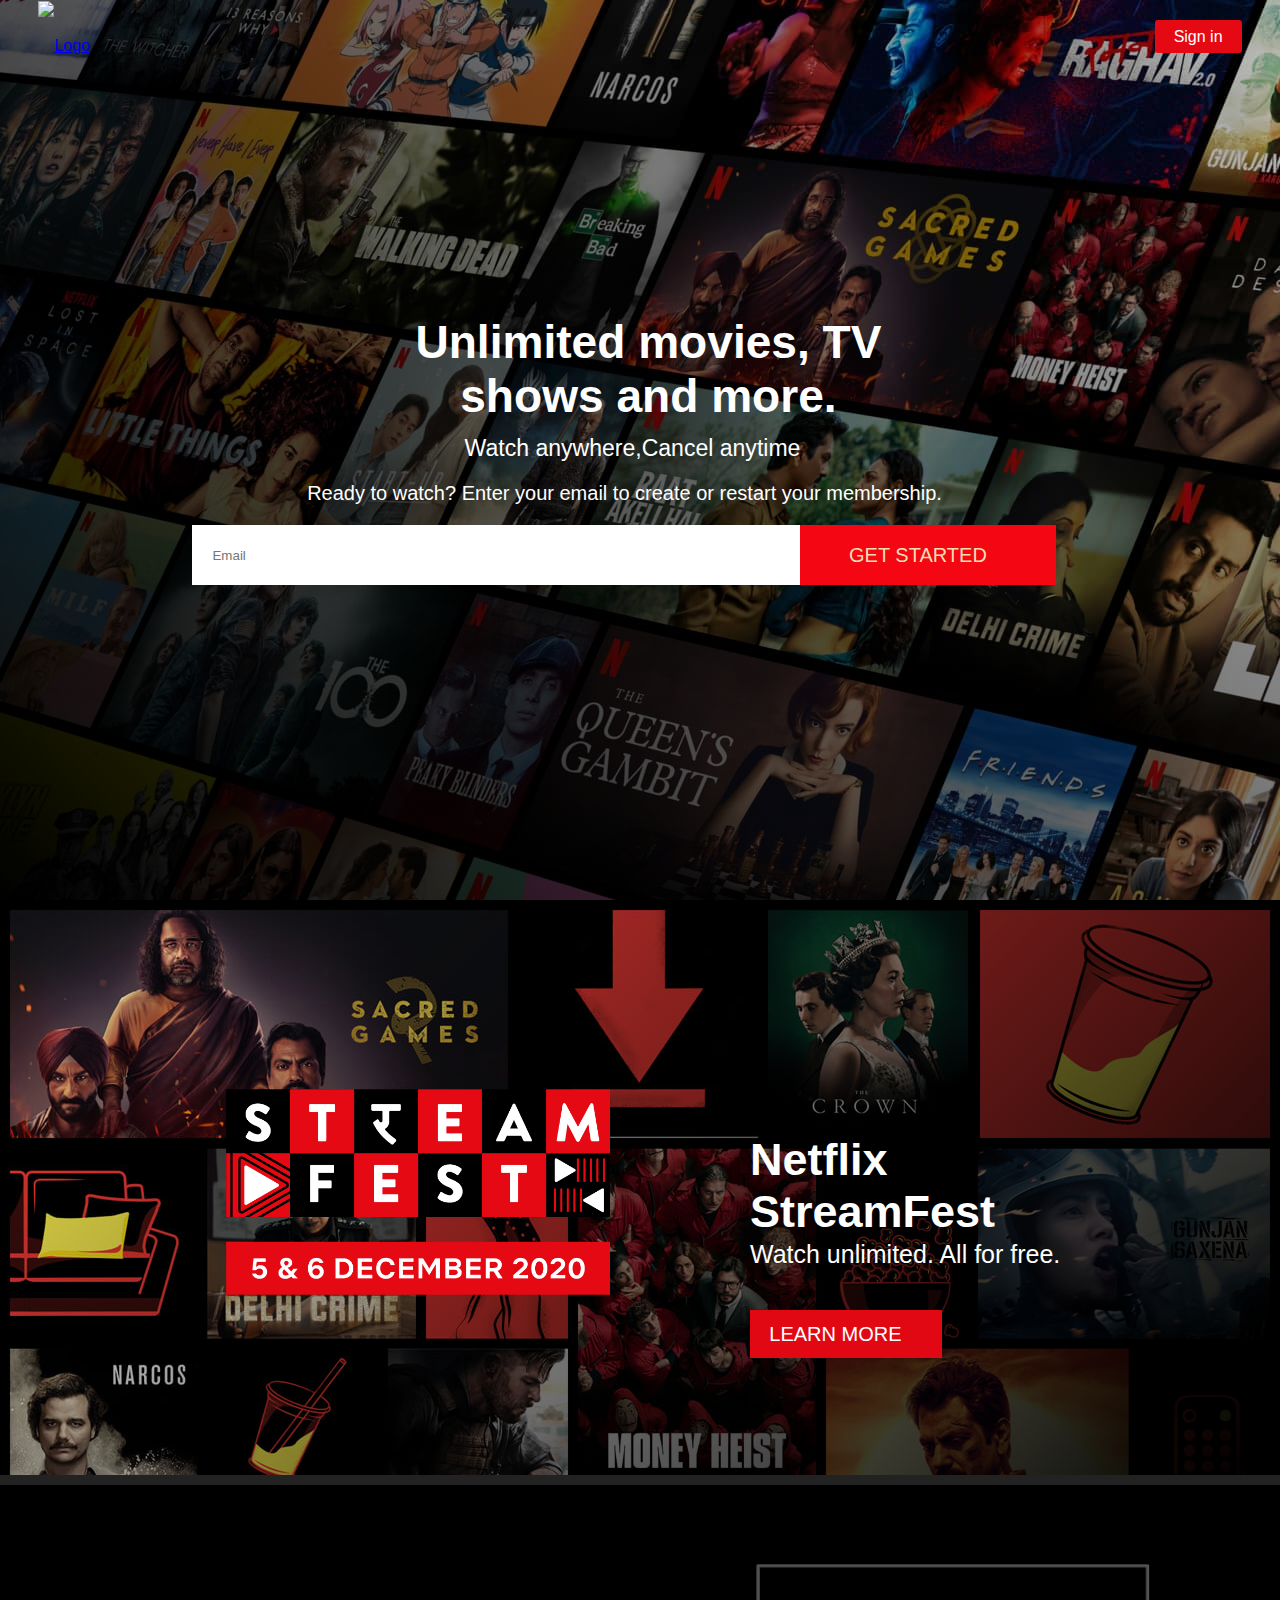
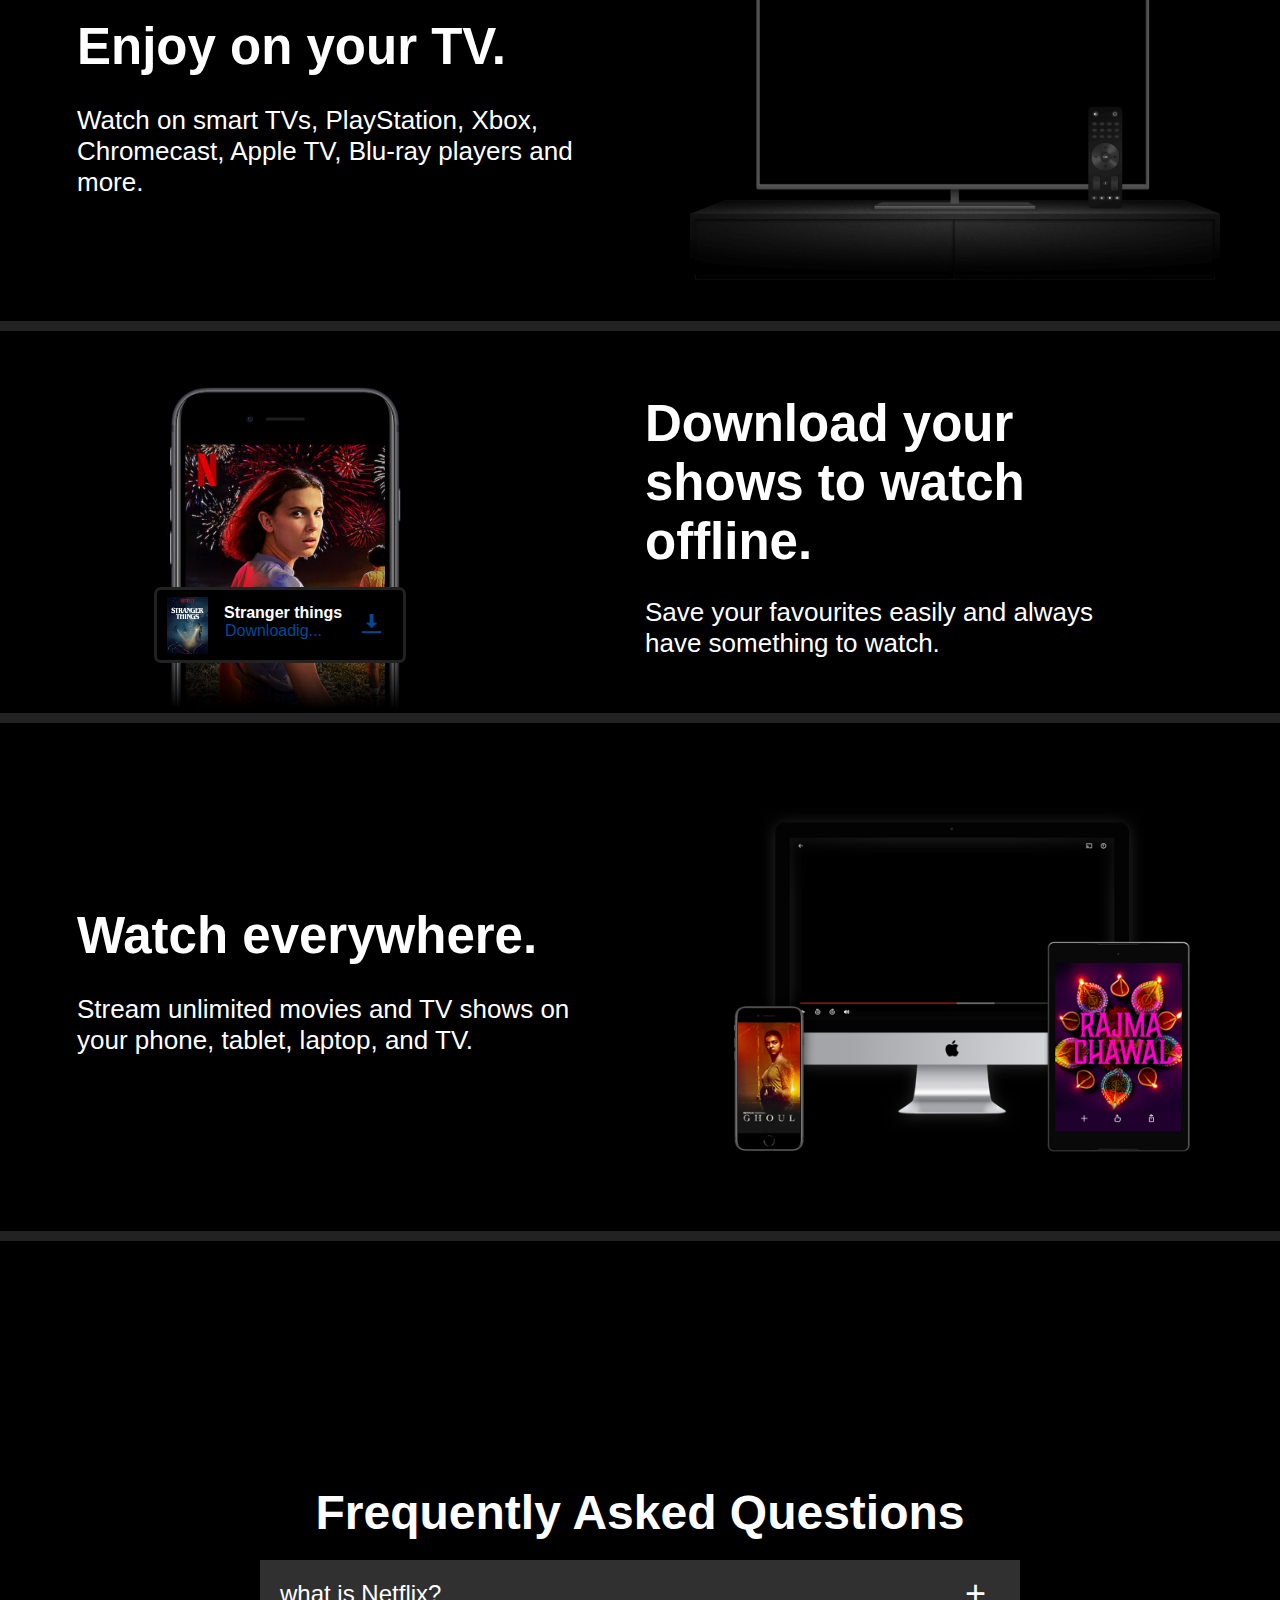
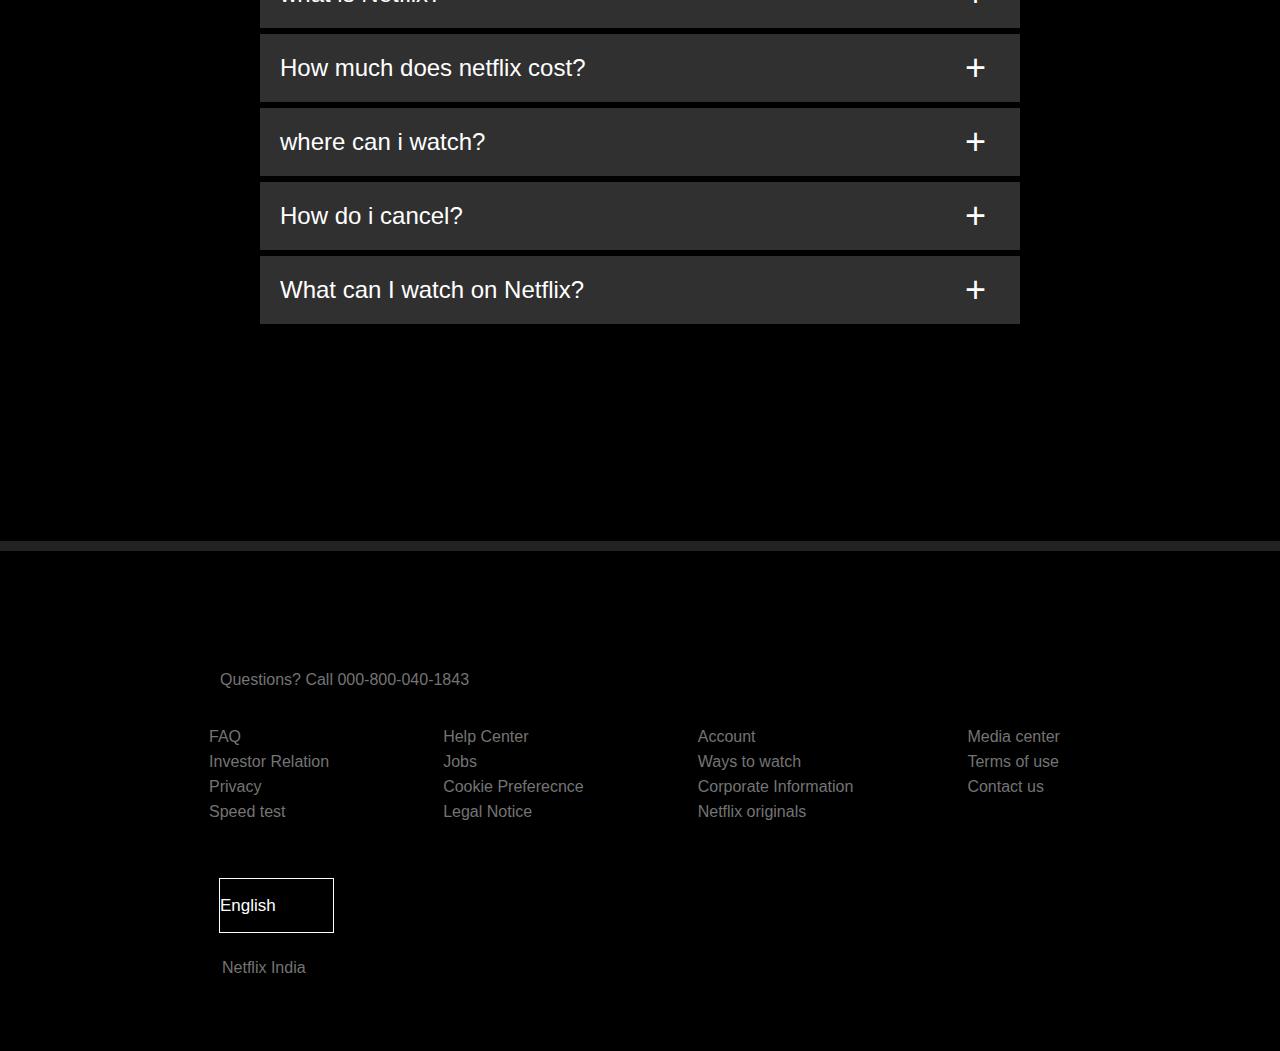
==== commit 13cc5c0f: "telephone link added" ====
--- a/index.html
+++ b/index.html
@@ -9,7 +9,7 @@
                 <link rel="icon"  href="img/netflix.png">
                 <link href="css/style.css" rel="stylesheet">
                 <link rel="stylesheet" href="iconfont/icofont/icofont.min.css">
-                </link>
+                <!-- <link rel="stylesheet" href="https://stackpath.bootstrapcdn.com/font-awesome/4.7.0/css/font-awesome.min.css" integrity="sha384-wvfXpqpZZVQGK6TAh5PVlGOfQNHSoD2xbE+QkPxCAFlNEevoEH3Sl0sibVcOQVnN" crossorigin="anonymous"> -->
             </meta>
         </meta>
     </head>
@@ -47,6 +47,7 @@
                             <form action="#" class="emialForm">
                                 <input type="email" id="emai" class="em" placeholder="Email">
                                 <button type="submit" class="singbtn" id="signpp">GET STARTED <i class="icofont-rounded-right"></i></button>
+                                <!-- <button type="submit" class="singbtn" id="signpp">GET STARTED <i class="fal fa-angle-right"></i></button> -->
                             </form>
                         </div>
 
@@ -238,7 +239,7 @@
       <div class="footerDiv">
            <div class="footerContainer">
                 <footer class="footerit">
-                            <p class="call">Questions? Call 000-800-040-1843</p>
+                            <p class="call">Questions? Call <a href="tel: 000-800-040-1843" id="callmeonphone"> 000-800-040-1843</a></p>
                     <div class="mainFooter">
                             <div class="firstConatiner">
                                <a href="#"> <li class="1c">FAQ</li></a>
--- a/css/style.css
+++ b/css/style.css
@@ -455,3 +455,13 @@
 {
     color: #747474;
 }
+#callmeonphone
+{
+    color: #747474;
+    text-decoration: none;
+    
+}
+#callmeonphone:hover
+{
+    text-decoration: underline;
+}
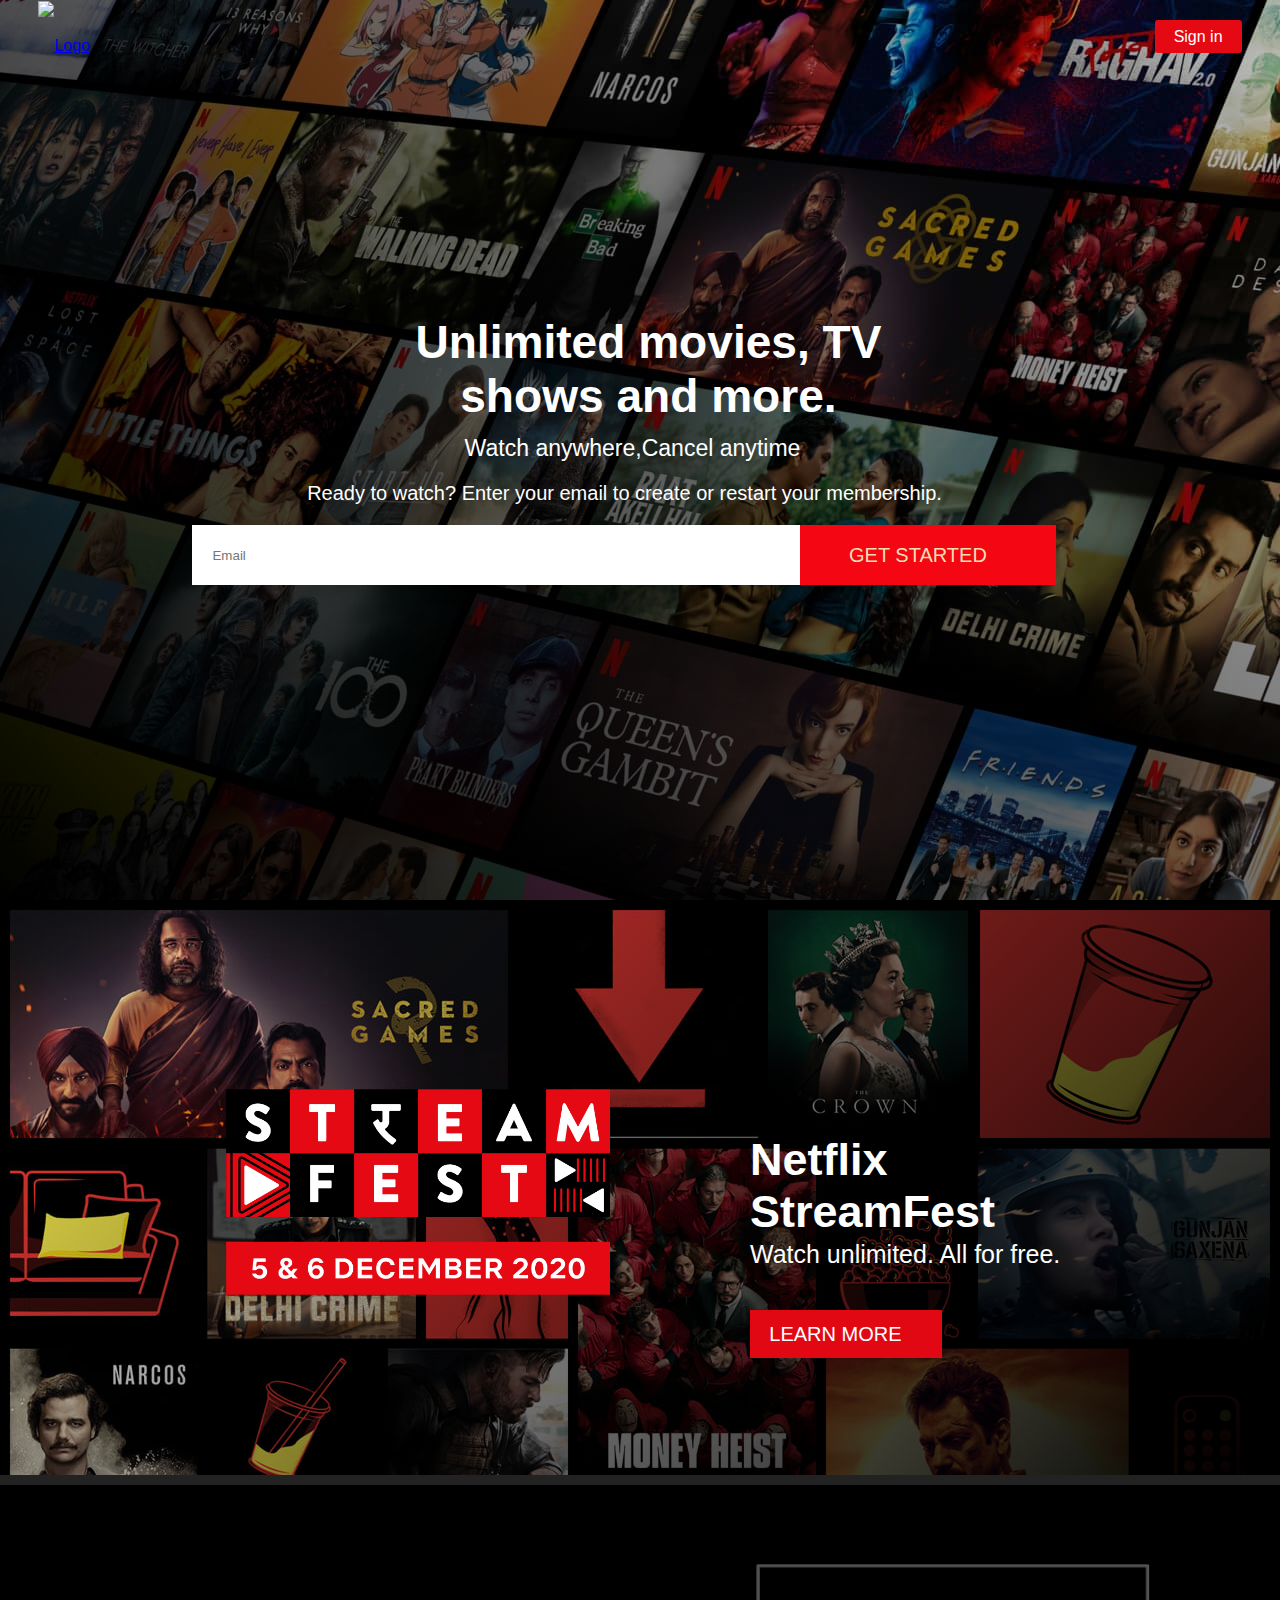
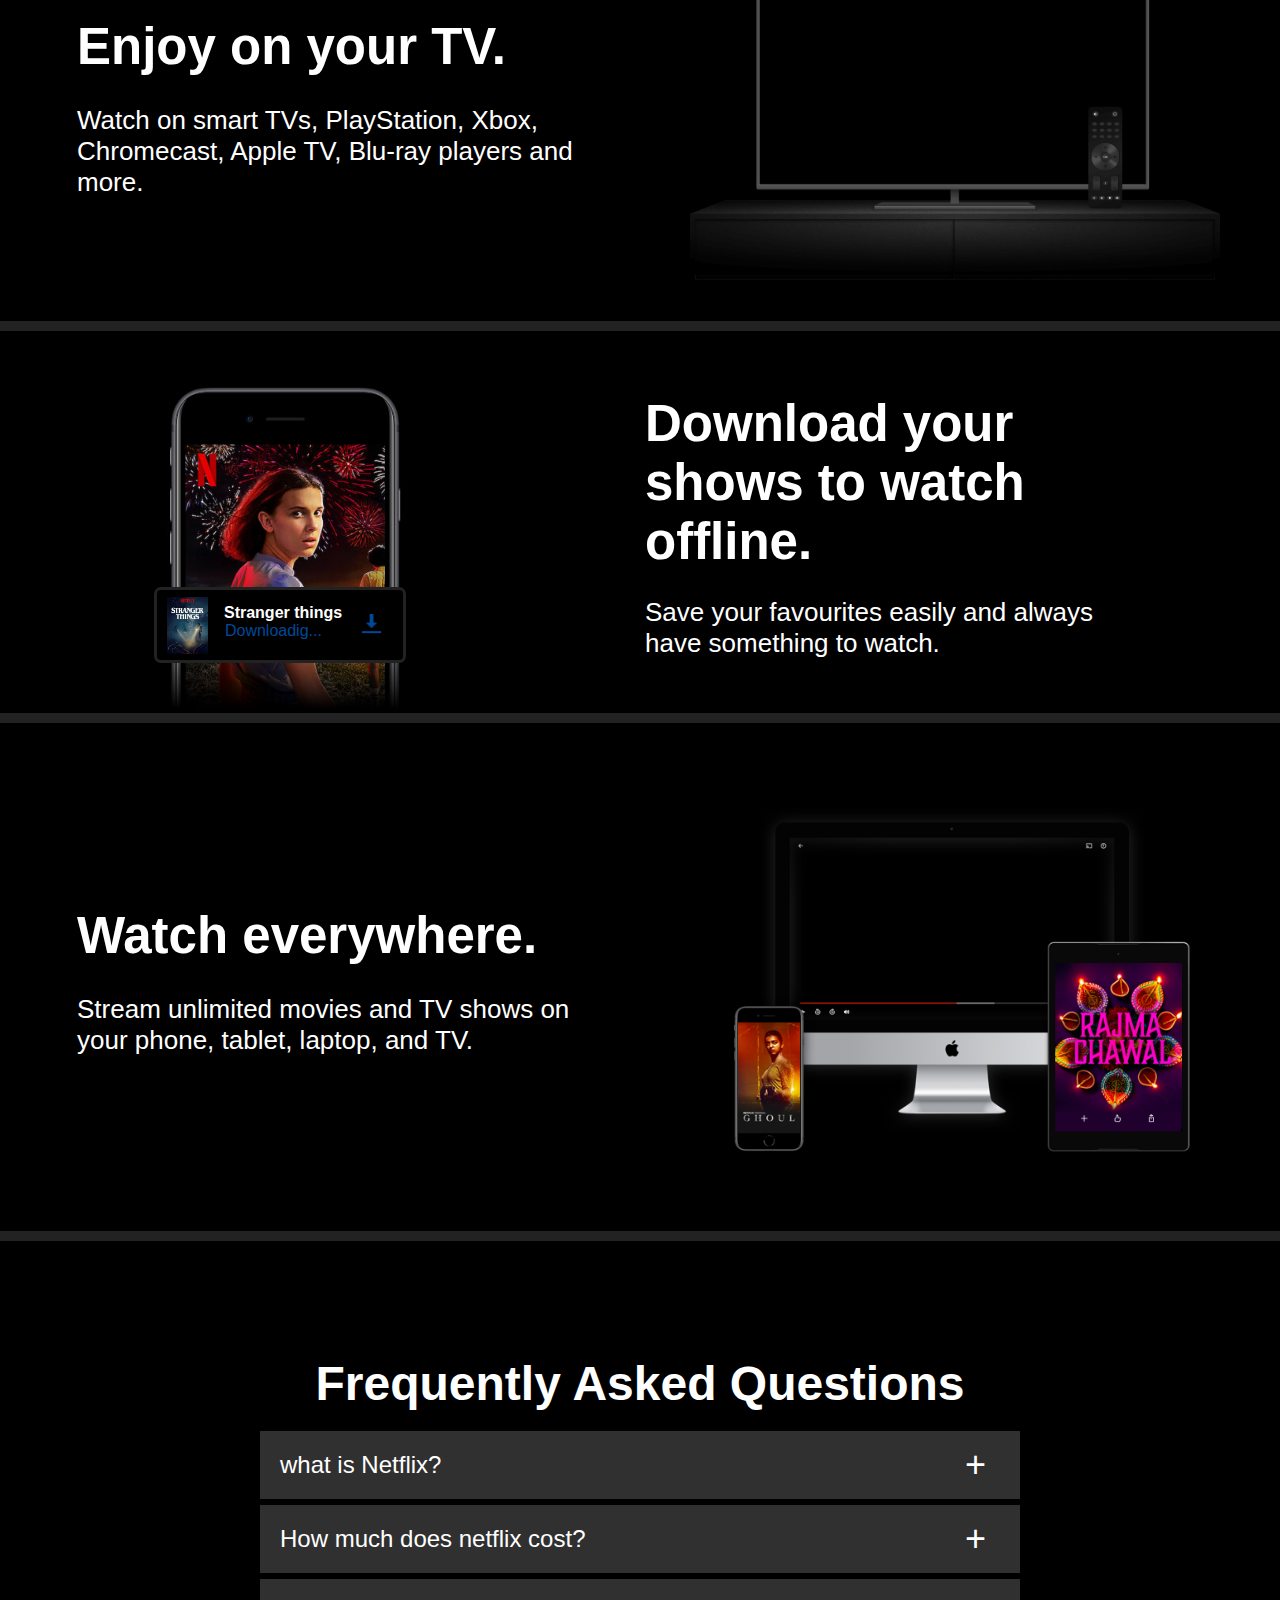
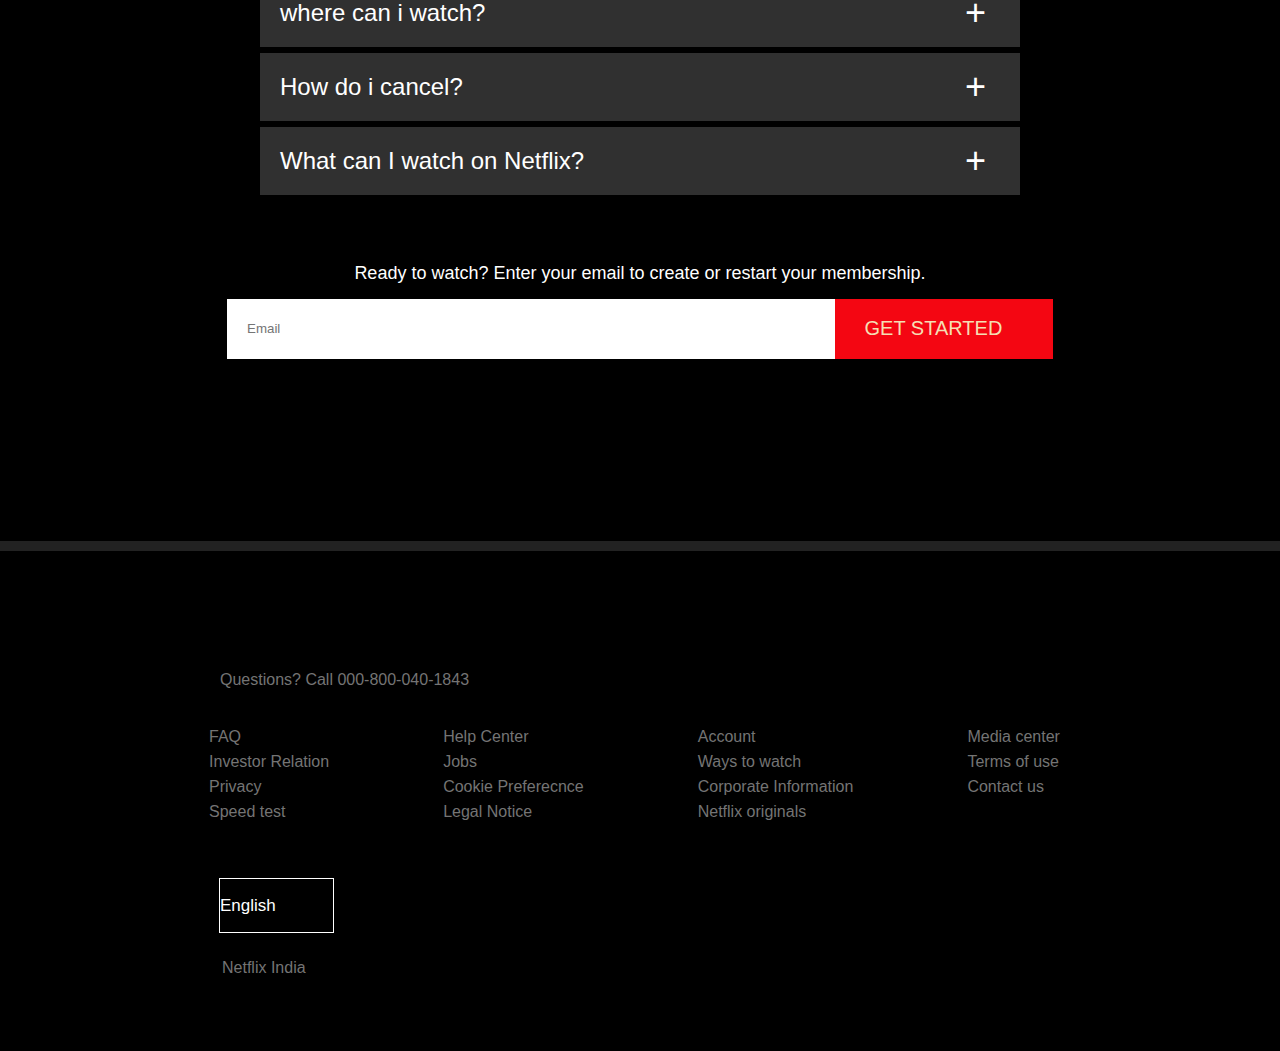
==== commit 71b1434d: "bottom register now section added and js also done" ====
--- a/index.html
+++ b/index.html
@@ -218,7 +218,24 @@
                                     </div>
                                 </div>
                             </div>
-                        </div>
+                            <p class="littlesub">
+                                Ready to watch? Enter your email to create or restart your membership.
+                            </p>
+                            <div class="signup">
+                                <form action="#" class="emialForm">
+                                    <input type="email" id="emais" class="em 2ndemail" placeholder="Email" >
+                                    <button type="submit" class="singbtn" id="signpp">GET STARTED <i class="icofont-rounded-right"></i></button>
+                                    <!-- <button type="submit" class="singbtn" id="signpp">GET STARTED <i class="fal fa-angle-right"></i></button> -->
+                                </form>
+                                <div class="error">
+                                    
+                                    <small id="error2"></small>
+                                </div>
+                            </div>
+                           
+                        </div>
+                        
+                    
                     </div>
 
 
--- a/css/style.css
+++ b/css/style.css
@@ -147,7 +147,8 @@
     color: wheat;
     font-size: 20px;
 }
-.signup #emai {
+/* .signup #emai  */
+.signup .em{
     width: 608px;
     height: 60px;
     border-radius: 0px;
@@ -273,6 +274,7 @@
     justify-content: center;
     min-height: 100vh;
     background-color: black;
+    flex-direction: column;
 }
 .accordian {
     max-width: 800px;
@@ -465,3 +467,38 @@
 {
     text-decoration: underline;
 }
+.faqDiv #emai
+{
+    width: 492px;
+}
+.faqDiv .singbtn
+{
+    width: 218px;
+}
+.faqDiv .littlesub
+{
+    margin: 62px 0 15px 0;
+font-size: 18px;
+}
+.faqDiv .signup
+{
+    position: relative;
+    margin-bottom: 100px;
+}
+.faqDiv .error
+{
+    
+    position: absolute;
+    top: 107%;
+    /* right: 20px; */
+    left: -174px;
+    margin-top: 10px;
+
+}
+
+#error2
+{
+    color: #E08F0F;
+
+    font-size: 16px;
+}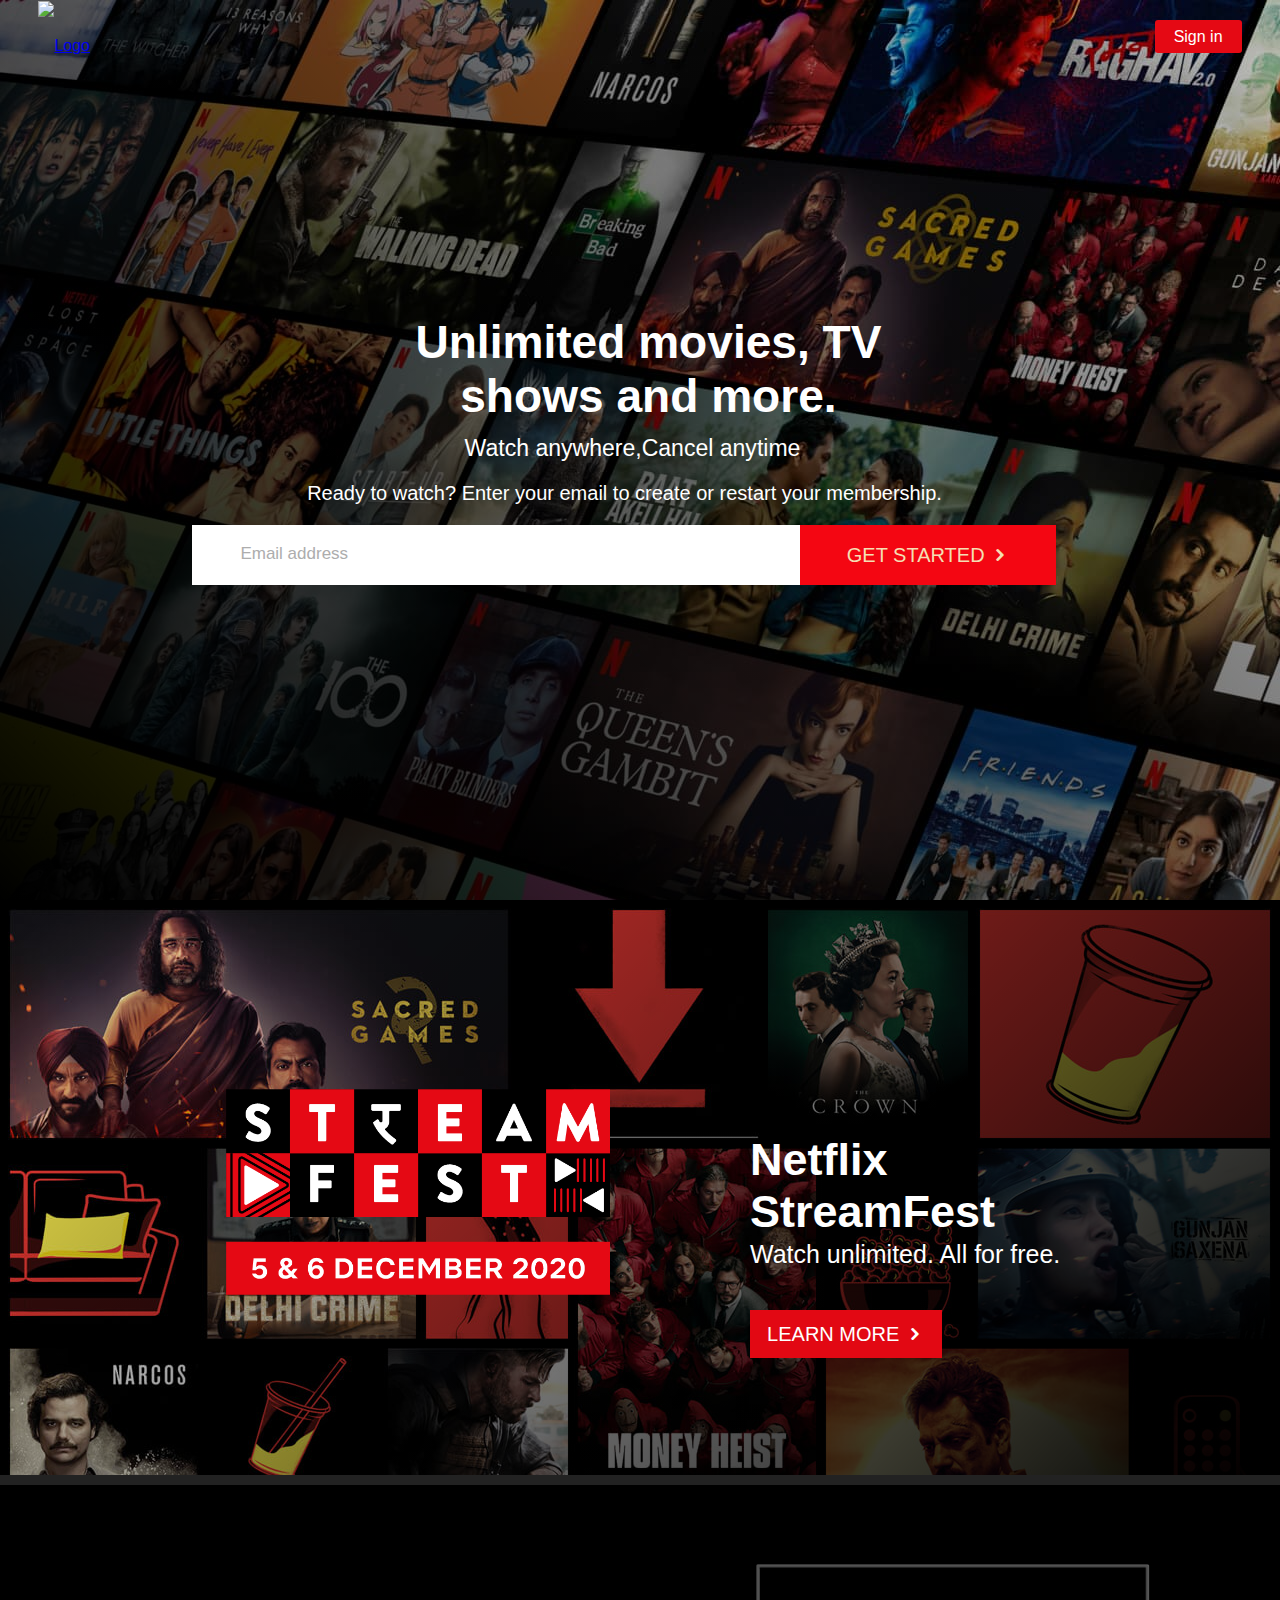
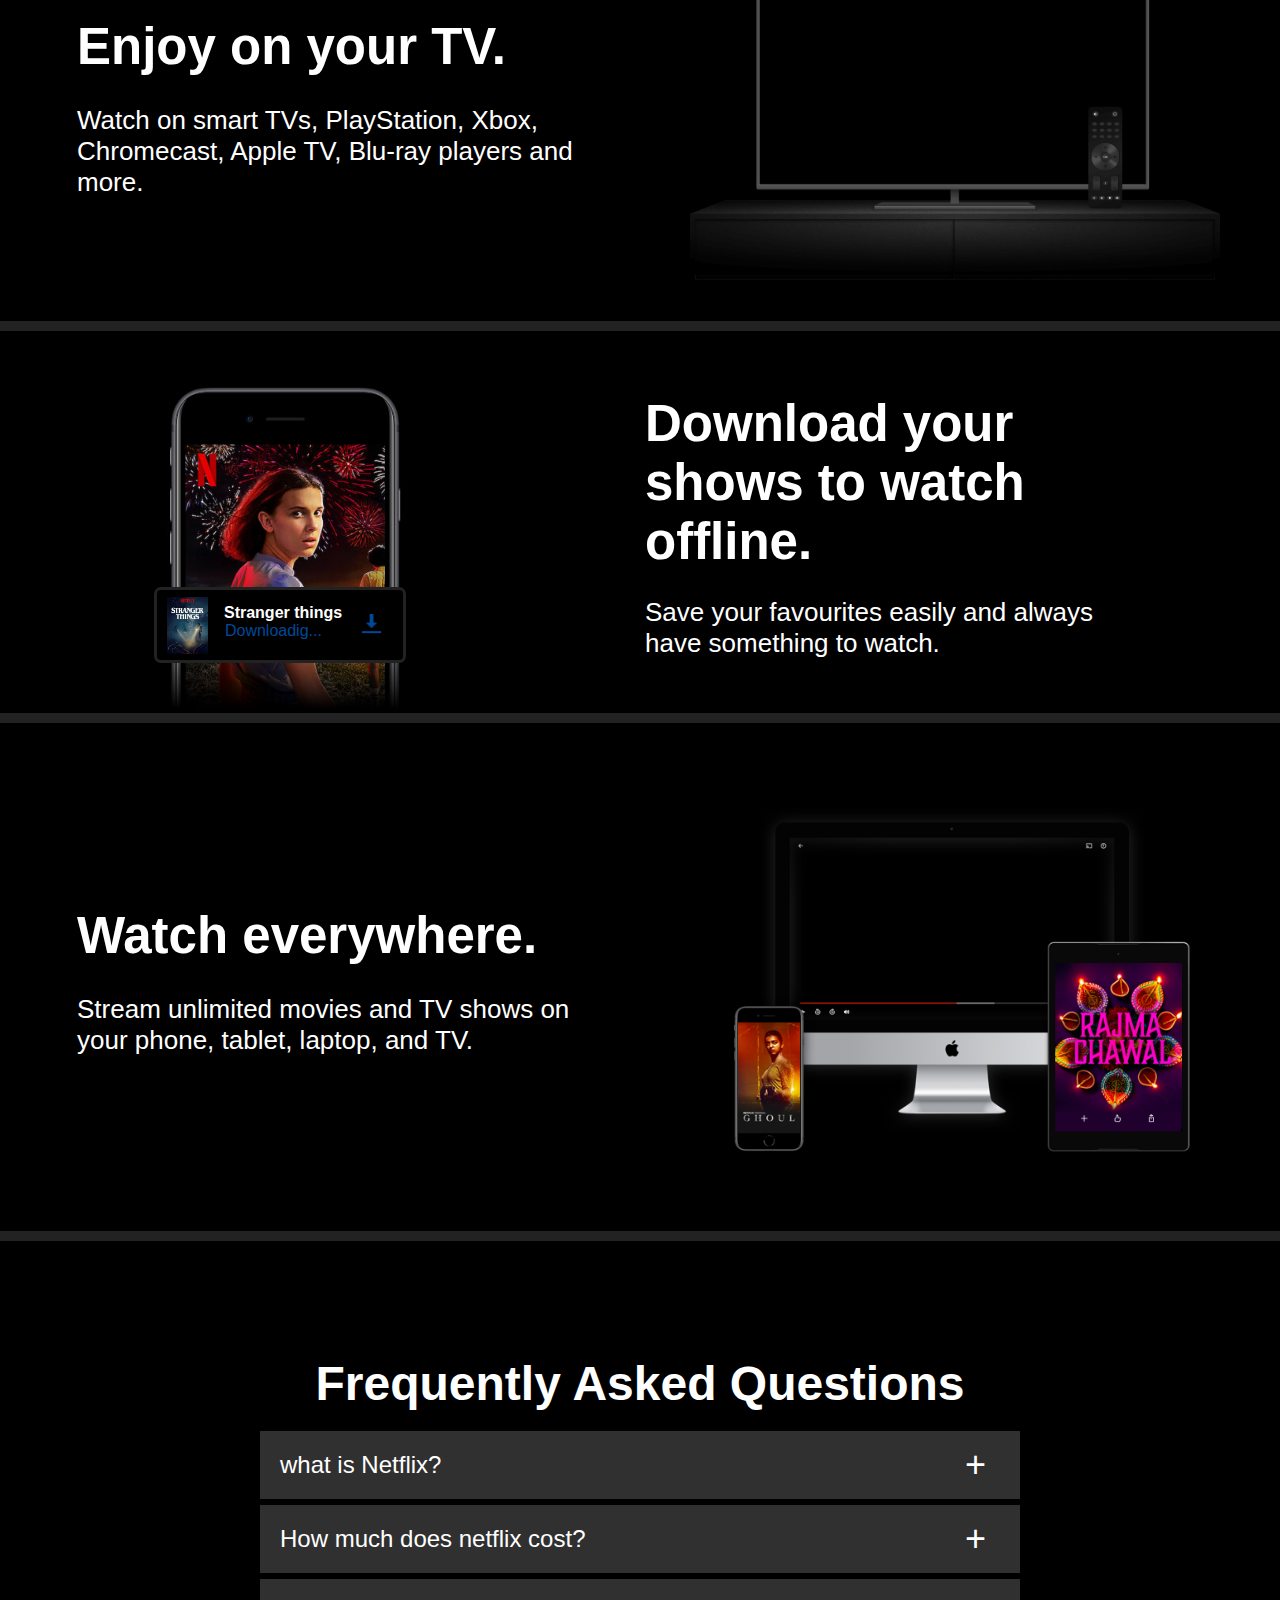
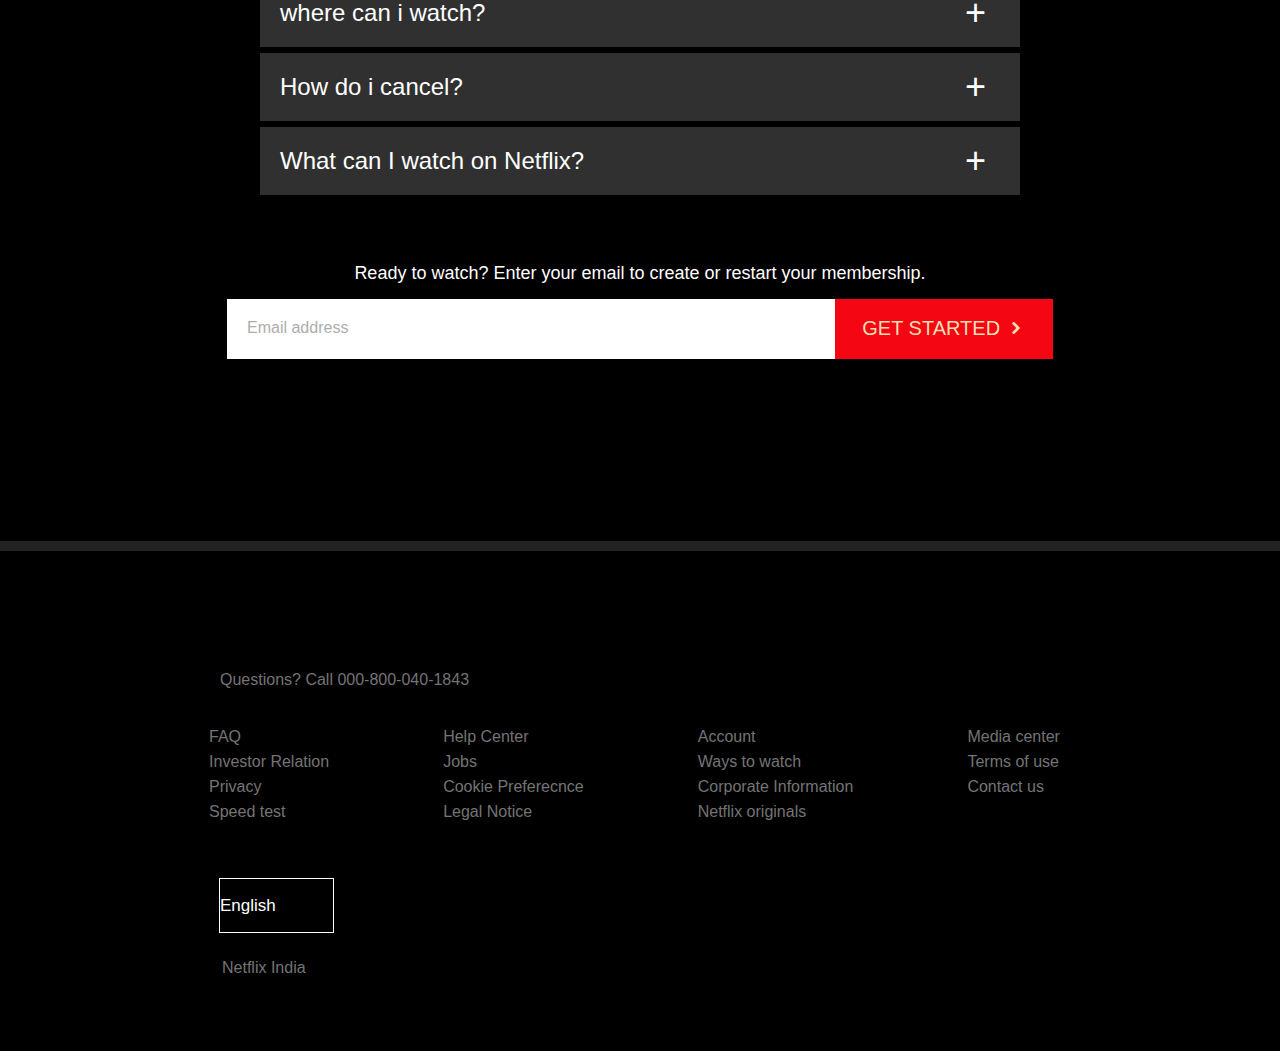
==== commit 7d78c401: "input text animation done" ====
--- a/index.html
+++ b/index.html
@@ -17,7 +17,7 @@
         <div class="MainContentContainer">
                 <header>
                     <nav>
-                        <a class="logo" href="#">
+                        <a class="logo" href="index.html">
                             <img alt="Logo" src="../img/logo.svg">
                             </img>
                         </a>
@@ -45,14 +45,16 @@
                         </button> -->
                         <div class="signup">
                             <form action="#" class="emialForm">
-                                <input type="email" id="emai" class="em" placeholder="Email">
+                                <input type="text" id="emai" class="em" required >
                                 <button type="submit" class="singbtn" id="signpp">GET STARTED <i class="icofont-rounded-right"></i></button>
                                 <!-- <button type="submit" class="singbtn" id="signpp">GET STARTED <i class="fal fa-angle-right"></i></button> -->
+                                <label class="EmailUp" id="Emailup">Email address</label>
+
                             </form>
                         </div>
 
                             <div class="error">
-                                
+
                                 <small id="error"></small>
                             </div>
 
@@ -84,16 +86,16 @@
                                     </h1>
                                 </img>
                             </a>
-                        </div>	
+                        </div>
                     </nav>
                 </div> -->
 
                 <div class="streamFestContainer">
                     <div class="streamfest">
-                        <div class="leftSide">  
+                        <div class="leftSide">
                             <img src="img/strf.png" alt="ss">
                         </div>
-                    
+
                         <div class="rightside">
                             <h1>Netflix StreamFest</h1>
                             <p>Watch unlimited. All for free.</p>
@@ -125,11 +127,11 @@
                             <img src="img/stranger.jpg" alt="Stranger">
                             <div class="DownloadingStranger">
                                 <div class="imageStranger">
-                                    
+
                                 <img src="img/boxshot.png" alt="stranger">
                                 </div>
                                 <div class="strangerRight">
-                                    
+
                                 <strong>Stranger things</strong>
                                 <p>Downloadig...</p>
                                 <img src="img/downlod.png" alt="downlod">
@@ -157,7 +159,7 @@
                         </div>
 
                         <div class="watchRight rightSideTv">
-                                
+
                             <img src="img/mac.png" alt="mac">
 
                         </div>
@@ -223,19 +225,20 @@
                             </p>
                             <div class="signup">
                                 <form action="#" class="emialForm">
-                                    <input type="email" id="emais" class="em 2ndemail" placeholder="Email" >
+                                    <input type="text" id="emais" class="em 2ndemail"  required>
                                     <button type="submit" class="singbtn" id="signpp">GET STARTED <i class="icofont-rounded-right"></i></button>
                                     <!-- <button type="submit" class="singbtn" id="signpp">GET STARTED <i class="fal fa-angle-right"></i></button> -->
+                                    <label class="EmailUp" id="Emailup2">Email address</label>
                                 </form>
                                 <div class="error">
-                                    
+
                                     <small id="error2"></small>
                                 </div>
                             </div>
-                           
-                        </div>
-                        
-                    
+
+                        </div>
+
+
                     </div>
 
 
@@ -265,32 +268,32 @@
                                <a href="#"><li class="1c">Speed test</li></a>
 
                             </div>
-            
+
                             <div class=" firstConatiner 2ndContainer">
                                 <a href="#"> <li class="2c">Help Center</li></a>
                                 <a href="#"> <li class="2c">Jobs</li></a>
                                 <a href="#"> <li class="2c">Cookie Preferecnce</li></a>
                                 <a href="#"> <li class="2c">Legal Notice</li></a>
                             </div>
-            
+
                             <div class="firstConatiner 3rdContainer">
                                 <a href="#"> <li class="3c">Account</li></a>
                                 <a href="#"><li class="3c">Ways to watch</li></a>
                                 <a href="#"><li class="3c">Corporate Information</li></a>
                                 <a href="#"> <li class="3c">Netflix originals</li></a>
-            
-                            </div>
-            
+
+                            </div>
+
                             <div class=" firstConatiner 4thContainer">
                                 <a href="#"> <li class="4c">Media center</li></a>
                                 <a href="#"> <li class="4c">Terms of use</li></a>
                                 <a href="#"> <li class="4c">Contact us</li></a>
-            
+
                             </div>
 
                     </div>
                     <div class="languageBtn">
-                
+
                         <select  id="language" >
                             <!-- <i class="icofont-caret-down"></i> -->
                             <option value="English">English</option>
@@ -301,8 +304,8 @@
 
                     <p class="lastsec">Netflix India</p>
               </footer>
-              
-              
+
+
            </div>
       </div>
 
--- a/css/style.css
+++ b/css/style.css
@@ -1,504 +1,604 @@
 * {
-    box-sizing: border-box;
-}
+  box-sizing: border-box;
+}
+
 html, body {
-    margin: 0;
-    padding: 0;
-    font-family: "Helvetica neue", Helvetica, Arial, sans-serif;
-    color: white;
-    font-size: 16px;
-    background-color: #222222;
-    height: 100%;
-}
+  margin: 0;
+  padding: 0;
+  font-family: "Helvetica neue", Helvetica, Arial, sans-serif;
+  color: white;
+  font-size: 16px;
+  background-color: #222222;
+  height: 100%;
+}
+
 /*h1
 {
   margin: 0;
 }*/
-
 header {
-    background: linear-gradient(45deg, black, transparent), url(../img/bg.jpg);
-    height: 100vh;
-}
+  background: linear-gradient(45deg, black, transparent), url(../img/bg.jpg);
+  height: 100vh;
+}
+
 header nav {
-    line-height: 90px;
-    /* position: fixed;
+  line-height: 90px;
+  /* position: fixed;
     width: 100%;*/
 }
+
 nav img {
-    width: 167px;
-    height: 45px;
-    vertical-align: middle;
-    margin-left: 3%;
-}
+  width: 167px;
+  height: 45px;
+  vertical-align: middle;
+  margin-left: 3%;
+}
+
 .signin {
-    float: right;
-    margin: 20px 3%;
-    background-color: #e50914;
-    height: 33px;
-    width: 87px;
-    border: yellow;
-    border-radius: 3px;
-    font-size: 16px;
-    color: white;
-    outline: none;
-    border: none;
-    cursor: pointer;
-}
+  float: right;
+  margin: 20px 3%;
+  background-color: #e50914;
+  height: 33px;
+  width: 87px;
+  border: yellow;
+  border-radius: 3px;
+  font-size: 16px;
+  color: white;
+  outline: none;
+  border: none;
+  cursor: pointer;
+}
+
 .pitch {
-    margin: 0 3%;
-    position: absolute;
-    top: 35%;
-    font-size: 1.8vw;
-}
+  margin: 0 3%;
+  position: absolute;
+  top: 35%;
+  font-size: 1.8vw;
+}
+
 .pitch .pitchTitle {
-    /* font-size: 3em;
+  /* font-size: 3em;
   margin: 0 0 0 8px;
   font-weight: 900; */
-    font-size: 2em;
-    margin: 0 0px 4px 317px;
-    font-weight: 900;
-    text-align: center;
-    width: 50%;
-    /* border: none; */
-}
+  font-size: 2em;
+  margin: 0 0px 4px 317px;
+  font-weight: 900;
+  text-align: center;
+  width: 50%;
+  /* border: none; */
+}
+
 .pitch .pitchSubtitle {
-    /* margin: 0 0 0 16px;
+  /* margin: 0 0 0 16px;
    */
-    margin: 12px 0 0 16px;
-    text-align: center;
-}
+  margin: 12px 0 0 16px;
+  text-align: center;
+}
+
 .pitch .littlesub {
-    text-align: center;
-    font-size: 20px;
-}
+  text-align: center;
+  font-size: 20px;
+}
+
 .pitch .btn {
-    font-size: 18px;
-    letter-spacing: 0.2px;
-    margin: 15px 10px 10px 18px;
-    padding: 14px 2em;
-    background-color: #e50913;
-    /* border: none; */
-    color: #fff;
-    border: none;
-    border-radius: 4px;
-    width: 54%;
-    cursor: pointer;
-    outline: none;
-    vertical-align: middle;
-    text-align: center;
-}
+  font-size: 18px;
+  letter-spacing: 0.2px;
+  margin: 15px 10px 10px 18px;
+  padding: 14px 2em;
+  background-color: #e50913;
+  /* border: none; */
+  color: #fff;
+  border: none;
+  border-radius: 4px;
+  width: 54%;
+  cursor: pointer;
+  outline: none;
+  vertical-align: middle;
+  text-align: center;
+}
+
 .pitch .btn:hover {
-    background-color: #f40008;
-}
+  background-color: #f40008;
+}
+
 #features>nav {
-    padding-top: 35px;
-    background-color: #141414;
-    border-bottom: 2px solid #3e3e3e;
-}
+  padding-top: 35px;
+  background-color: #141414;
+  border-bottom: 2px solid #3e3e3e;
+}
+
 #features>nav a {
-    text-decoration: none;
-    text-align: center;
-    line-height: 24px;
-    vertical-align: top;
-    height: 177px;
-    color: #777;
-    font-weight: bold;
-}
+  text-decoration: none;
+  text-align: center;
+  line-height: 24px;
+  vertical-align: top;
+  height: 177px;
+  color: #777;
+  font-weight: bold;
+}
+
 #features>nav a:hover {
-    color: white;
-}
+  color: white;
+}
+
 #features>nav img {
-    height: 49px;
-    width: 49px;
-}
+  height: 49px;
+  width: 49px;
+}
+
 #features>nav a h1 {
-    margin: 10px 0 0;
-    font-size: 1em;
-}
+  margin: 10px 0 0;
+  font-size: 1em;
+}
+
 .columns {
-    display: flex;
-}
+  display: flex;
+}
+
 .center {
-    margin: 0 auto;
-}
+  margin: 0 auto;
+}
+
 .size-80 {
-    width: 80%;
-}
+  width: 80%;
+}
+
 .column {
-    display: block;
-    flex-basis: 0;
-    flex-grow: 1;
-    flex-shrink: 1;
-}
+  display: block;
+  flex-basis: 0;
+  flex-grow: 1;
+  flex-shrink: 1;
+}
+
 .signup {
-    align-items: center;
-    display: flex;
-    align-content: center;
-    justify-items: center;
-    justify-content: center;
-    flex-direction: column;
-}
+  align-items: center;
+  display: flex;
+  align-content: center;
+  justify-items: center;
+  justify-content: center;
+  flex-direction: column;
+  position: relative;
+}
+
 .signup .singbtn {
-    width: 256px;
-    height: 60px;
-    border-radius: 0px;
-    border: none;
-    background-color: #f40612;
-    color: wheat;
-    font-size: 20px;
-}
+  width: 256px;
+  height: 60px;
+  border-radius: 0px;
+  border: none;
+  background-color: #f40612;
+  color: wheat;
+  font-size: 20px;
+}
+
 /* .signup #emai  */
-.signup .em{
-    width: 608px;
-    height: 60px;
-    border-radius: 0px;
-    padding: 20px;
-}
+.signup .em {
+  width: 608px;
+  height: 60px;
+  border-radius: 0px;
+  /* padding: 20px; */
+  padding: 19px 10px 10px 20px;
+}
+
 .streamFestContainer {
-    background: linear-gradient(-45deg, black, transparent), url("../img/str.jpg");
-    height: 575px;
-}
+  background: linear-gradient(-45deg, black, transparent), url("../img/str.jpg");
+  height: 575px;
+}
+
 .streamfest {
-    display: flex;
-    margin-top: 3px;
-}
+  display: flex;
+  margin-top: 3px;
+}
+
 .streamfest img {
-    width: 384px;
-    /* height: 286px; */
-}
+  width: 384px;
+  /* height: 286px; */
+}
+
 .rightside {
-    margin-left: 140px;
-    margin-top: 15px;
-}
+  margin-left: 140px;
+  margin-top: 15px;
+}
+
 .streamFestContainer {
-    padding: 186px;
-}
+  padding: 186px;
+}
+
 .leftSide {
-    margin-left: 40px;
-}
+  margin-left: 40px;
+}
+
 .rightside h1 {
-    margin-bottom: 0px;
-    font-size: 45px;
-    font-weight: bold;
-}
+  margin-bottom: 0px;
+  font-size: 45px;
+  font-weight: bold;
+}
+
 .rightside p {
-    margin-top: 2px;
-    font-size: 25px;
-}
+  margin-top: 2px;
+  font-size: 25px;
+}
+
 .rightside button {
-    height: 48px;
-    width: 192px;
-    border-radius: 0px;
-    border: none;
-    background-color: #e20813;
-    color: white;
-    font-size: 20px;
-    margin-top: 16px;
-}
+  height: 48px;
+  width: 192px;
+  border-radius: 0px;
+  border: none;
+  background-color: #e20813;
+  color: white;
+  font-size: 20px;
+  margin-top: 16px;
+}
+
 .emialForm {
-    display: flex;
-}
+  display: flex;
+}
+
 .emialForm .em {
-    border: none;
-}
+  border: none;
+}
+
 .watchonTv {
-    display: flex;
-}
+  display: flex;
+}
+
 .watchonTv .leftSideTv {
-    margin: auto;
-    padding: 64px;
-}
+  margin: auto;
+  padding: 64px;
+}
+
 .WatchOnTvContainer {
-    background-color: black;
-    margin-top: 10px;
-}
+  background-color: black;
+  margin-top: 10px;
+}
+
 .leftSideTv h1 {
-    font-size: 51px;
-    padding-left: 13px;
-    margin-bottom: 0px;
-}
+  font-size: 51px;
+  padding-left: 13px;
+  margin-bottom: 0px;
+}
+
 .leftSideTv p {
-    font-size: 26px;
-    font-weight: inherit;
-    padding-left: 13px;
-    margin-top: 29px;
-}
+  font-size: 26px;
+  font-weight: inherit;
+  padding-left: 13px;
+  margin-top: 29px;
+}
+
 .rightSideTv img {
-    height: 397px;
-    width: 530px;
-}
+  height: 397px;
+  width: 530px;
+}
+
 .rightSideTv {
-    padding-right: 60px;
-    margin-bottom: 35px;
-}
+  padding-right: 60px;
+  margin-bottom: 35px;
+}
+
 .dowloadshow {
-    display: flex;
-}
+  display: flex;
+}
+
 .leftshow {
-    position: relative;
-}
+  position: relative;
+}
+
 .leftshow img {
-    height: 378px;
-    width: 504px;
-}
+  height: 378px;
+  width: 504px;
+}
+
 .DownloadshowContainer {
-    margin: 10px auto 0;
-    background-color: black;
-}
+  margin: 10px auto 0;
+  background-color: black;
+}
+
 .rightshow {
-    margin: auto;
-    padding: 0 141px 0 64px;
-    margin-left: 44px;
-}
+  margin: auto;
+  padding: 0 141px 0 64px;
+  margin-left: 44px;
+}
+
 .rightshow h1 {
-    font-size: 51px;
-    margin-bottom: 0;
-}
+  font-size: 51px;
+  margin-bottom: 0;
+}
+
 .rightshow p {
-    font-size: 26px;
-}
+  font-size: 26px;
+}
+
 .leftshow {
-    margin-left: 33px;
-}
+  margin-left: 33px;
+}
+
 .watchEvrywhere {
-    background-color: black;
-    margin-top: 10px;
-}
+  background-color: black;
+  margin-top: 10px;
+}
+
 .watchRight img {
-    margin-top: 72px;
-}
+  margin-top: 72px;
+}
+
 .faqDiv {
-    display: flex;
-    margin-top: 10px;
-    align-items: center;
-    justify-content: center;
-    min-height: 100vh;
-    background-color: black;
-    flex-direction: column;
-}
+  display: flex;
+  margin-top: 10px;
+  align-items: center;
+  justify-content: center;
+  min-height: 100vh;
+  background-color: black;
+  flex-direction: column;
+}
+
 .accordian {
-    max-width: 800px;
-    /* margin-top: -200px; */
-}
+  max-width: 800px;
+  /* margin-top: -200px; */
+}
+
 .accordian .contentBox {
-    position: relative;
-    margin: 5px 20px;
-}
+  position: relative;
+  margin: 5px 20px;
+}
+
 .accordian .contentBox .label {
-    position: relative;
-    color: white;
-    background-color: #303030;
-    padding: 20px;
-    cursor: pointer;
-    font-size: 1.5rem;
-}
+  position: relative;
+  color: white;
+  background-color: #303030;
+  padding: 20px;
+  cursor: pointer;
+  font-size: 1.5rem;
+}
+
 .accordian .contentBox .label::before {
-    content: "+";
-    position: absolute;
-    top: 50%;
-    right: 34px;
-    transform: translateY(-50%);
-    font-size: 1.5em;
-}
+  content: "+";
+  position: absolute;
+  top: 50%;
+  right: 34px;
+  transform: translateY(-50%);
+  font-size: 1.5em;
+}
+
 .accordian .contentBox.active .label::before {
-    content: "X";
-    font-size: 1em;
-}
+  content: "X";
+  font-size: 1em;
+}
+
 .accordian .contentBox .content {
-    background-color: #303030;
-    overflow: hidden;
-    overflow-y: auto;
-    transition: 0.05s;
-    height: 0;
-    margin-top: 1px;
-}
+  background-color: #303030;
+  overflow: hidden;
+  overflow-y: auto;
+  transition: 0.05s;
+  height: 0;
+  margin-top: 1px;
+}
+
 .accordian .contentBox.active .content {
-    height: 250px;
-    padding: 20px;
-}
+  height: 250px;
+  padding: 20px;
+}
+
 .accordian h1 {
-    text-align: center;
-    margin-bottom: 20px;
-    font-size: 3em;
-}
+  text-align: center;
+  margin-bottom: 20px;
+  font-size: 3em;
+}
+
 .accordian .contentBox .content p {
-    font-size: 20px;
-}
+  font-size: 20px;
+}
+
 #error {
-    /*margin-right:41em;*/
-    font-size: 16px;
-    margin-top: 10px;
-    color: #E08F0F;
-}
+  /*margin-right:41em;*/
+  font-size: 16px;
+  margin-top: 10px;
+  color: #E08F0F;
+}
+
 .error {
-    margin-left: 182px
-}
+  margin-left: 182px
+}
+
 .DownloadingStranger {
-    background-color: black;
-    height: 20%;
-    width: 50%;
-    /*padding: 10px*/
-    display: flex;
-    /*position:relative;*/
-    position: absolute;
-    top: 67%;
-    left: 24%;
-    border-radius: 7px;
-    border: black;
-    border-width: 1px solid blue;
-    border: 3px solid #222;
-}
+  background-color: black;
+  height: 20%;
+  width: 50%;
+  /*padding: 10px*/
+  display: flex;
+  /*position:relative;*/
+  position: absolute;
+  top: 67%;
+  left: 24%;
+  border-radius: 7px;
+  border: black;
+  border-width: 1px solid blue;
+  border: 3px solid #222;
+}
+
 .DownloadingStranger .imageStranger img {
-    height: 57px;
-    width: 41px;
-}
+  height: 57px;
+  width: 41px;
+}
+
 .imageStranger {
-    margin-bottom: 34px margin-left: 27px;
-}
+  margin-bottom: 34px margin-left: 27px;
+}
+
 .strangerRight strong {
-    margin-left: 16px;
-    margin-bottom: 0;
-}
+  margin-left: 16px;
+  margin-bottom: 0;
+}
+
 .strangerRight p {
-    margin: 0 0 0 17px;
-    color: #004999;
-}
+  margin: 0 0 0 17px;
+  color: #004999;
+}
+
 .strangerRight {
-    margin-top: 14px;
-}
+  margin-top: 14px;
+}
+
 .imageStranger img {
-    margin: 7px 0px 10px 10px;
-}
+  margin: 7px 0px 10px 10px;
+}
+
 .strangerRight img {
-    height: 23px;
-    width: 23px;
-    float: right;
-    position: absolute;
-    top: 32%;
-    right: 20px;
-}
+  height: 23px;
+  width: 23px;
+  float: right;
+  position: absolute;
+  top: 32%;
+  right: 20px;
+}
+
 .singbtn:hover {
-    background-color: #ff050d;
-    cursor: pointer;
-}
+  background-color: #ff050d;
+  cursor: pointer;
+}
+
 .rightside button:hover {
-    background-color: #ff050d;
-    cursor: pointer;
-}
-.MainContentContainer
+  background-color: #ff050d;
+  cursor: pointer;
+}
+
+.MainContentContainer {
+  min-height: 100vh;
+}
+
+.footerContainer {
+  height: 500px;
+  background-color: black;
+  padding: 20px;
+}
+
+.mainFooter {
+  display: flex;
+  justify-content: space-evenly;
+  margin-top: 39px;
+  margin-left: 75px;
+  margin-right: 86px;
+}
+
+.firstConatiner li {
+  list-style: none;
+  margin-bottom: 7px;
+}
+
+.footerit .call {
+  margin-left: 200px;
+  margin-top: 100px;
+}
+
+.firstConatiner a {
+  color: #747474;
+  text-decoration: none;
+  /* font-size: 14px; */
+}
+
+.firstConatiner a:hover {
+  text-decoration: underline;
+}
+
+.lastsec {
+  margin-left: 202px;
+  margin-top: 26px;
+}
+
+select {
+  position: relative;
+  margin-left: 199px;
+  margin-top: 50px;
+  /* padding: 11px; */
+  width: 115px;
+  height: 55px;
+  font-size: 17px;
+  /* background-color: ; */
+  background: none;
+  border: 1px solid white;
+  appearance: none;
+  color: white;
+  /* -webkit-appearance: button;
+-moz-appearance:button; */
+}
+
+select::after {
+  content: "ds";
+}
+
+.footerDiv {
+  margin-top: 10px;
+}
+
+.footerDiv p {
+  color: #747474;
+}
+
+#callmeonphone {
+  color: #747474;
+  text-decoration: none;
+}
+
+#callmeonphone:hover {
+  text-decoration: underline;
+}
+
+.faqDiv #emai {
+  width: 492px;
+}
+
+.faqDiv .singbtn {
+  width: 218px;
+}
+
+.faqDiv .littlesub {
+  margin: 62px 0 15px 0;
+  font-size: 18px;
+}
+
+.faqDiv .signup {
+  position: relative;
+  margin-bottom: 100px;
+}
+
+.faqDiv .error {
+  position: absolute;
+  top: 107%;
+  /* right: 20px; */
+  left: -174px;
+  margin-top: 10px;
+}
+
+#error2 {
+  color: #E08F0F;
+  font-size: 16px;
+}
+
+.EmailUp {
+  position: absolute;
+  color: #ADADAD;
+  top: 20px;
+  left: 20px;
+  transition: all 0.1s ease;
+}
+
+#emais:focus~#Emailup2,
+#emais:valid~#Emailup2 {
+  transform: translateY(-13px);
+  font-size: 15px;
+  font-weight: bold;
+}
+
+#Emailup {
+  position: absolute;
+  top: 19px;
+  left: 202px;
+  font-size: 17px;
+  transition: all 0.1s ease;
+}
+#emai:focus ~ #Emailup,
+#emai:valid ~ #Emailup
+
 {
-    min-height: 100vh;
-}
-.footerContainer
-{
-    height: 500px;
-    background-color: black;
-    padding: 20px;
-}
-.mainFooter
-{
-    display: flex;
-justify-content: space-evenly;
-margin-top: 39px;
-margin-left: 75px;
-margin-right: 86px;
-}
-.firstConatiner li
-{
-    list-style: none;
-    margin-bottom: 7px;
-}
-.footerit .call
-{
-    margin-left: 200px;
-margin-top: 100px;
-}
-.firstConatiner a{
-    color:#747474;
-    text-decoration: none;
-    /* font-size: 14px; */
-}
-.firstConatiner a:hover
-{
-    text-decoration: underline;
-}
-.lastsec
-{
-    margin-left: 202px;
-margin-top: 26px;
-}
-
-select
-{
-position: relative;
-margin-left: 199px;
-margin-top: 50px;
-/* padding: 11px; */
-width: 115px;
-height: 55px;
-font-size: 17px;
-/* background-color: ; */
-background: none;
-border: 1px solid white;
-appearance:none;
-color: white;
-/* -webkit-appearance: button;
--moz-appearance:button; */
-}
-select::after
-{
-    content: "ds";
-}
-.footerDiv
-{
-    margin-top: 10px;
-}
-.footerDiv p
-{
-    color: #747474;
-}
-#callmeonphone
-{
-    color: #747474;
-    text-decoration: none;
-    
-}
-#callmeonphone:hover
-{
-    text-decoration: underline;
-}
-.faqDiv #emai
-{
-    width: 492px;
-}
-.faqDiv .singbtn
-{
-    width: 218px;
-}
-.faqDiv .littlesub
-{
-    margin: 62px 0 15px 0;
-font-size: 18px;
-}
-.faqDiv .signup
-{
-    position: relative;
-    margin-bottom: 100px;
-}
-.faqDiv .error
-{
-    
-    position: absolute;
-    top: 107%;
-    /* right: 20px; */
-    left: -174px;
-    margin-top: 10px;
-
-}
-
-#error2
-{
-    color: #E08F0F;
-
-    font-size: 16px;
-}+  transform: translateY(-13px);
+  font-size: 15px;
+  font-weight: bold;
+}
